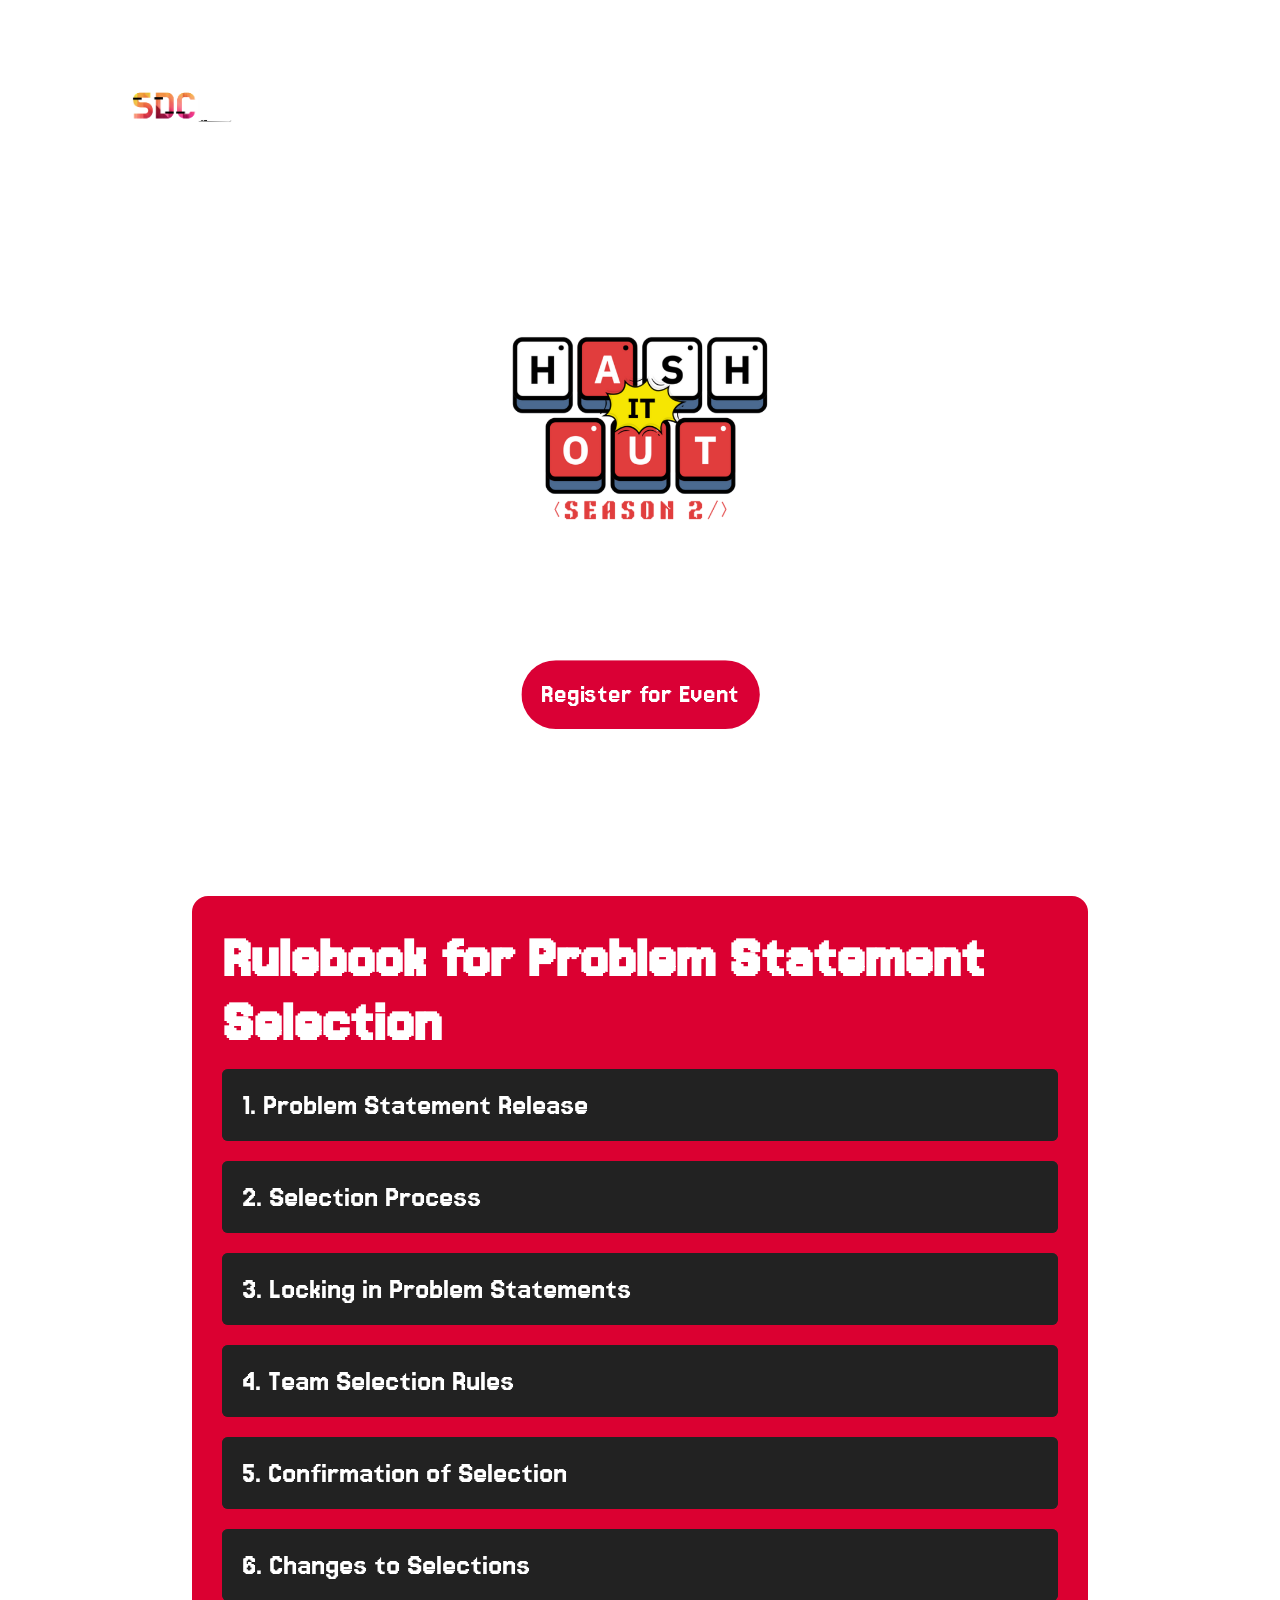
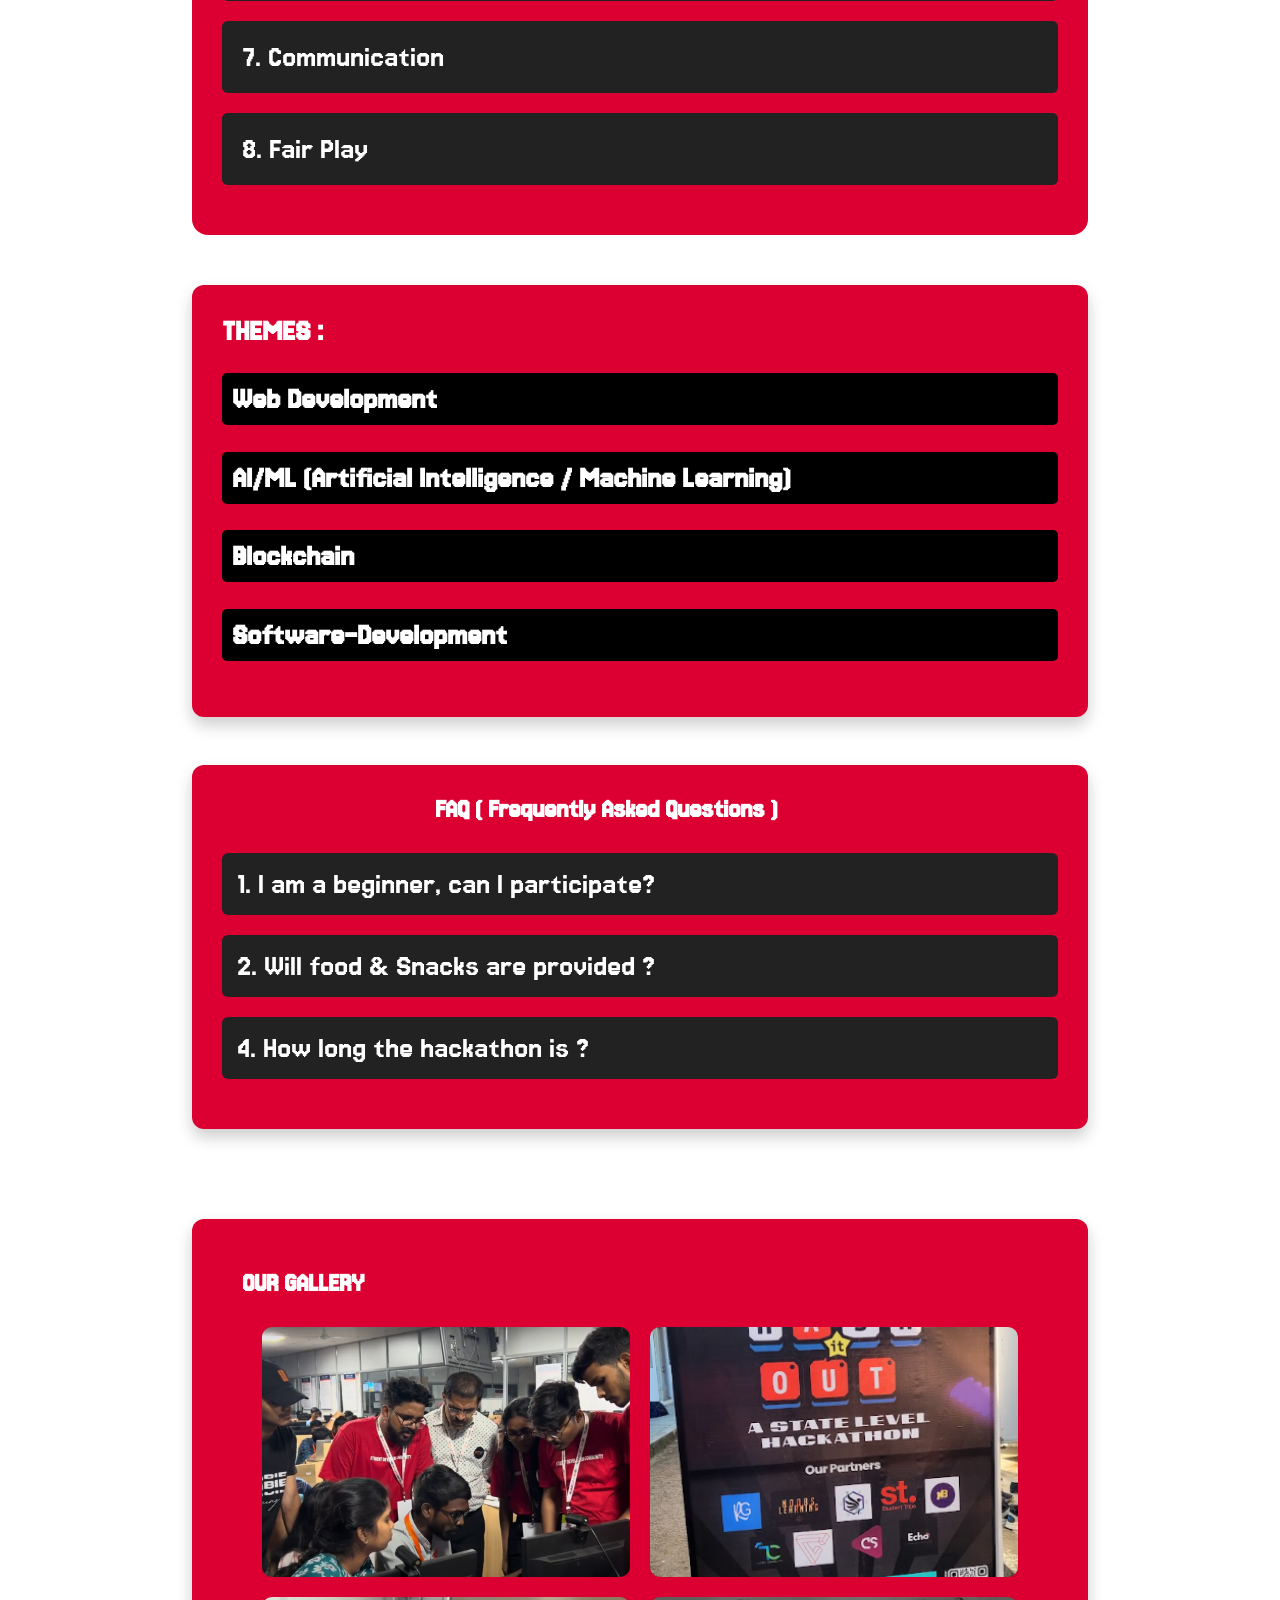
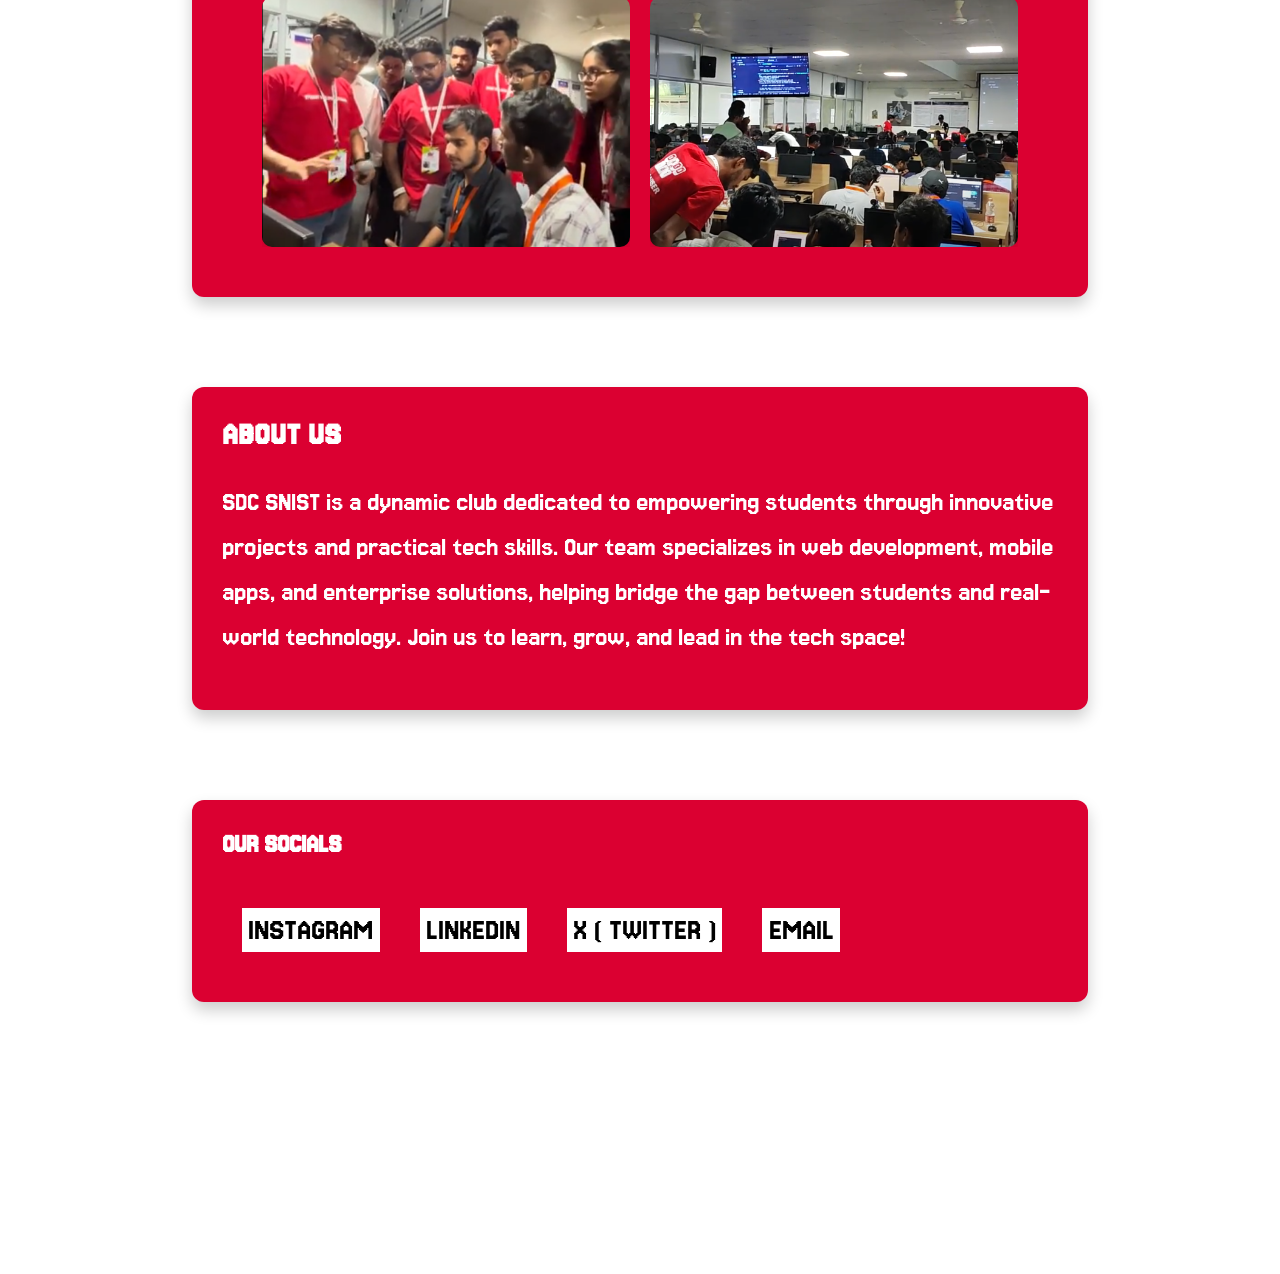
==== index.html @ b250a144 "fix: mobile nav changes" ====
<!doctype html>
<html lang="en">
  <head>
    <meta charset="UTF-8" />
    <meta http-equiv="X-UA-Compatible" content="IE=edge" />
    <meta name="viewport" content="width=device-width, initial-scale=1.0" />
    <link rel="stylesheet" href="style.css" />
    <meta name="viewport" content="width=device-width, initial-scale=1.0" />

    <link rel="icon" href="imgs/HashitoutLogoR.png" type="image/x-icon" />
    <title>HASH-IT-OUT</title>
  </head>
  <video
    id="background-video"
    autoplay
    loop
    muted
    poster="vecteezy_modern-flashing-white-particles-futuristic-on-dark-black_34700992 (online-video-cutter.com).mp4"
  >
    <source
      src="vecteezy_modern-flashing-white-particles-futuristic-on-dark-black_34700992 (online-video-cutter.com).mp4"
      type="video/mp4"
    />
  </video>

  <body>
    <header class="navbar">
      <nav class="right">
        <img
          src="./imgs/sdc_black[1].png"
          alt="SDC Logo"
          class="logo-main"
          style="height: 70px"
        />
        <a href="#home">HOME</a>
        <a href="#rulebook" class="aboutrem">ABOUT</a>
        <a href="#themes" class="threm">THEMES</a>
        <a href="#faq" class="faqrem">FAQ</a>
        <a href="#contactus" class="contrem">CONTACT US</a>
      </nav>
      <div class="hamburger">
        <div class="bar1"></div>
        <div class="bar2"></div>
        <div class="bar3"></div>
      </div>
    </header>

    <nav class="mobilenavbar">
      <a href="#home">HOME</a>
      <a href="#rulebook">ABOUT</a>
      <a href="#themes">THEMES</a>
      <a href="#faq">FAQ</a>
      <a href="#contactus">CONTACT</a>
    </nav>

    <main id="home">
      <div class="main-context">
        <h1 class="name">STUDENTS DEVELOPERS COMMUNITY</h1>
        <h3 class="sub">PRESENTS</h3>
        <div class="img-logo">
          <img
            src="imgs//HashitoutLogoR.png"
            alt="Hash It Out Logo"
            class="imghash"
          />
        </div>
      </div>
    </main>
    <div class="register">
      <a href="https://lu.ma/cujdh6k0" class="luma-checkout--button">
        Register for Event
      </a>
    </div>
    <div class="center">
      <div class="rulebook" id="rulebook">
        <section class="rulebook-section">
          <h1>Rulebook for Problem Statement Selection</h1>
          <div class="rulebook-item">
            <div class="rulebook-question" onclick="toggleAnswer(this)">
              1. Problem Statement Release
            </div>
            <div class="rulebook-answer">
              <ul>
                <li>
                  A document containing all available problem statements will be
                  shared in the designated group at the beginning of the
                  selection process.
                </li>
                <li>
                  Participants must review the problem statements carefully
                  during this time.
                </li>
              </ul>
            </div>
          </div>
          <div class="rulebook-item">
            <div class="rulebook-question" onclick="toggleAnswer(this)">
              2. Selection Process
            </div>
            <div class="rulebook-answer">
              <ul>
                <li>
                  <strong>Time Frame:</strong> Participants will have 15 minutes
                  from the time the problem statement document is shared to make
                  their selections.
                </li>
                <li>
                  <strong>Spreadsheet Access:</strong> A spreadsheet for problem
                  statement selection will be provided 15 minutes after the
                  problem statement document is released.
                </li>
                <li>
                  <strong>Closing of Spreadsheet:</strong> The spreadsheet will
                  close 15 minutes after it has been opened. Participants must
                  select their problem statement within this timeframe.
                </li>
              </ul>
            </div>
          </div>
          <div class="rulebook-item">
            <div class="rulebook-question" onclick="toggleAnswer(this)">
              3. Locking in Problem Statements
            </div>
            <div class="rulebook-answer">
              <ul>
                <li>
                  To lock in a problem statement, teams must select their
                  desired statement from the spreadsheet and input the
                  corresponding Problem Statement ID.
                </li>
                <li>
                  <strong>First-Come, First-Serve Basis:</strong> Each problem
                  statement can only be chosen by a maximum of three teams. Once
                  a statement has been selected by three teams, it will be
                  marked as unavailable in the spreadsheet.
                </li>
              </ul>
            </div>
          </div>
          <div class="rulebook-item">
            <div class="rulebook-question" onclick="toggleAnswer(this)">
              4. Team Selection Rules
            </div>
            <div class="rulebook-answer">
              <ul>
                <li>
                  Each team must designate a team leader responsible for making
                  the selection and entering the Problem Statement ID in the
                  spreadsheet.
                </li>
                <li>
                  Teams must ensure they are selecting a problem statement that
                  aligns with their skills and interests.
                </li>
              </ul>
            </div>
          </div>
          <div class="rulebook-item">
            <div class="rulebook-question" onclick="toggleAnswer(this)">
              5. Confirmation of Selection
            </div>
            <div class="rulebook-answer">
              <ul>
                <li>
                  After the spreadsheet closes, the organizers will confirm the
                  selections and notify teams of their assigned problem
                  statements.
                </li>
                <li>
                  Teams must check the final selection list to ensure their
                  choice is confirmed.
                </li>
              </ul>
            </div>
          </div>
          <div class="rulebook-item">
            <div class="rulebook-question" onclick="toggleAnswer(this)">
              6. Changes to Selections
            </div>
            <div class="rulebook-answer">
              <ul>
                <li>
                  Once the spreadsheet is closed and selections are confirmed,
                  no changes to problem statement selections will be allowed.
                </li>
                <li>
                  Teams are encouraged to discuss and finalize their choices
                  prior to the selection deadline.
                </li>
              </ul>
            </div>
          </div>
          <div class="rulebook-item">
            <div class="rulebook-question" onclick="toggleAnswer(this)">
              7. Communication
            </div>
            <div class="rulebook-answer">
              <ul>
                <li>
                  Any questions or issues regarding the selection process should
                  be directed to the organizers in the group chat or during
                  designated Q&A sessions.
                </li>
              </ul>
            </div>
          </div>
          <div class="rulebook-item">
            <div class="rulebook-question" onclick="toggleAnswer(this)">
              8. Fair Play
            </div>
            <div class="rulebook-answer">
              <ul>
                <li>
                  All teams are expected to adhere to the rules and respect each
                  other’s selections.
                </li>
                <li>
                  Any attempts to manipulate the selection process may result in
                  disqualification.
                </li>
              </ul>
            </div>
          </div>
        </section>
      </div>
    </div>

    <div class="prms" id="themes">
      <div class="themes">
        <h1>THEMES :</h1>
        <h2>Web Development</h2>
        <h2>AI/ML (Artificial Intelligence / Machine Learning)</h2>
        <h2>Blockchain</h2>
        <h2>Software-Development</h2>
      </div>
    </div>
    <div class="faq" id="faq">
      <div class="container">
        <section class="faq-section">
          <h1>FAQ ( Frequently Asked Questions )</h1>
          <div class="faq-item">
            <div class="faq-question" onclick="toggleAnswer(this)">
              1. I am a beginner, can I participate?
            </div>
            <div class="faq-answer">
              <p>
                Absolutely! We've got mentors, resources, and a series of
                tailored workshops specifically designed for beginners. Dive in
                and immerse yourself in your inaugural hackathon experience at
                Hash-It-out.
              </p>
            </div>
          </div>
          <div class="faq-item">
            <div class="faq-question" onclick="toggleAnswer(this)">
              2. Will food & Snacks are provided ?
            </div>
            <div class="faq-answer">
              <p>
                Yes, food and accommodation will be provided for the entire
                duration of the hackathon.
              </p>
            </div>
          </div>

          <div class="faq-item">
            <div class="faq-question" onclick="toggleAnswer(this)">
              4. How long the hackathon is ?
            </div>
            <div class="faq-answer">
              <p>This is 12 Hours long Hackathon !!</p>
            </div>
          </div>
        </section>
      </div>
    </div>
    <div class="gallery-section" id="gallery">
      <div class="container">
        <h1>OUR GALLERY</h1>
        <div class="gallery">
          <div class="gallery-item">
            <img src="imgs/hio1.png" alt="Image 1" />
          </div>
          <div class="gallery-item">
            <img src="imgs/hio2.png" alt="Image 2" />
          </div>
          <div class="gallery-item">
            <img src="imgs/hio3.png" alt="Image 3" />
          </div>
          <div class="gallery-item">
            <img src="imgs/hio4.png" alt="Image 4" />
          </div>
        </div>
      </div>
    </div>

    <div class="aboutus" id="aboutus">
      <div class="container">
        <h1>ABOUT US</h1>
        <p>
          SDC SNIST is a dynamic club dedicated to empowering students through
          innovative projects and practical tech skills. Our team specializes in
          web development, mobile apps, and enterprise solutions, helping bridge
          the gap between students and real-world technology. Join us to learn,
          grow, and lead in the tech space!
        </p>
      </div>
    </div>

    <div class="contactus" id="contactus">
      <div class="container">
        <h1>OUR SOCIALS</h1>
        <div class="links">
          <a
            href="https://www.instagram.com/sdc.snist/profilecard/?igsh=MXNhdTljbXR0ajUwbQ=="
            >INSTAGRAM</a
          >
          <a href="https://www.linkedin.com/company/sdc-snist-student-chapter/"
            >LINKEDIN</a
          >
          <a href="https://x.com/SDC_SNIST?t=_DLiL3IzN9YkfMTyCVkfJg&s=09"
            >X ( TWITTER )</a
          >
          <a href="mailto:example@example.com">EMAIL</a>
        </div>
      </div>
    </div>
    <footer class="footer">
      <div class="container">
        <p>© SDC</p>
      </div>
    </footer>
    <script src="index.js"></script>
  </body>
</html>
---- style.css ----
@import url("https://fonts.googleapis.com/css2?family=Jersey+15&display=swap");
* {
  font-family: "Jersey 15", sans-serif;
  color: white;
  -webkit-user-select: none; /* Safari */
  -ms-user-select: none; /* IE 10 and IE 11 */
  user-select: none; /* Standard syntax */
  user-select: none; /* standard syntax */
  -webkit-user-select: none; /* webkit (safari, chrome) browsers */
  -moz-user-select: none; /* mozilla browsers */
  -khtml-user-select: none; /* webkit (konqueror) browsers */
  -ms-user-select: none; /* IE10+ */
}
:root {
  --main-width: 90vw;
}

html {
  scroll-behavior: smooth;
  height: 100%;
}

body {
  font-family: "Jersey";
  height: 100%;
}
.jersey-15-regular {
  font-family: "Jersey 15", sans-serif;
  font-weight: 400;
  font-style: normal;
}
@media only screen and (max-width: 750px) {
  .navbar .img-logo {
    width: 200px; /* Adjust width for mobile view */
    height: 200px; /* Adjust height for mobile view */
    margin-bottom: 1rem;
  }
  .contrem {
    display: none;
  }
  .aboutrem {
    display: none;
  }
  .navbar .right a {
    margin-bottom: 10px;
    font-size: 27px; /* Adjust font size for mobile view */
    padding-left: 10px;
    padding-right: 15px;
  }
}
.navbar {
  display: flex;
  justify-content: space-around;
  color: white;
  padding: 4rem 0;
  margin: 0 auto;
  width: 90%;
  font-family: "Jersey 15";
  font-size: 30px;
  font-weight: 400;
  line-height: 45px;
  text-align: left;
}
.navbar .right a {
  text-decoration: none;
  font-family: "Jersey 15", sans-serif;
  color: white;
  margin-bottom: 15px;
}
.navbar .right a:hover {
  font-family: "Jersey 15", sans-serif;
  color: white;
}
h1 {
  padding: 0;
  margin: 0;
}
.right {
  width: 100%;
  display: flex;
  justify-content: space-between;
  font-family: "Jersey";
  color: white;
  align-items: center;
  margin-left: 4%;
  margin-right: 4%;
}

.mobilenavbar {
  z-index: 5;
  width: 150px;
  height: 100vh;
  background-color: black;
  opacity: 0.3;
  display: flex;
  flex-direction: column;
  justify-content: center;
  align-items: center;
  position: fixed;
  z-index: 2;
  top: 0;
  right: -190px;
  padding: 0.8rem;
  transition: transform 0.5s;
  font-family: "Jersey 15";
  font-size: 20px;
  font-weight: 400;
  line-height: 45px;
}
.mobilenavbar a {
  text-decoration: none;
  color: white;
  margin: 1rem 0;
}
.opennavmob {
  transform: translateX(-190px);
}
.hamburger:hover {
  cursor: pointer;
}
.hamburger {
  display: none;
}
@media only screen and (max-width: 1100px) {
  .navbar {
    margin: 0 auto;
    width: 100%;
  }
}
@media only screen and (max-width: 750px) {
  .contrem {
    display: none;
  }
}
footer {
  text-align: center;
  padding: 4rem;
}
.right {
  border-bottom: 2px solid white;
}
.main-context {
  display: flex;
  flex-direction: column;
  align-items: center;
}
.main {
  color: #da0035;
  font-size: 70px;
}
.name {
  font-size: 40px;
}
.sub {
  font-size: 30px;
  margin-top: 15px;
}
main {
  display: flex;
  align-items: center;
  justify-content: center;
  text-align: center;
}
.s {
  font-size: 60px;
  margin-top: 15px;
}
@font-face {
  font-family: "Jersey 15";
  src:
    url("../fonts/Jersey15.woff2") format("woff2"),
    url("../fonts/Jersey15.woff") format("woff");
  font-weight: normal;
  font-style: normal;
}

@font-face {
  font-family: "Jersey";
  src:
    url("../fonts/Jersey.woff2") format("woff2"),
    url("../fonts/Jersey.woff") format("woff");
  font-weight: normal;
  font-style: normal;
}
.register-btn {
  margin-top: 20px;
}

@media only screen and (max-width: 750px) {
  .register-btn {
    margin-top: 10px;
  }
}

.container {
  display: flex;
  padding-top: 3rem;
  margin-top: 50px;
  align-content: center;
  align-items: center;
  justify-content: center;
  margin: 0 auto;
}
.faq-section {
  /* margin: 40px; */
  background-color: #db0031;
  padding: 50px;
  border-radius: 12px;
  box-shadow: 0 8px 16px rgba(0, 0, 0, 0.2);
  width: 70vw;
}

.faq-section h1 {
  font-size: 28px;
  text-align: center;
  color: #fff;
  font-family: "Jersey 15";
  margin-bottom: 30px;
  width: 60vw;
}

.faq-item {
  margin-bottom: 20px;
  background-color: #333;
  border-radius: 6px;
  overflow: hidden;
}

.faq-question {
  padding: 15px;
  font-size: 2em;
  background-color: #222;
  cursor: pointer;
  color: #fff;
  border: none;
  outline: none;
  transition:
    background-color 0.3s,
    transform 0.3s;
}

.faq-question:hover {
  background-color: #444;
  transform: translateY(-2px);
}

.faq-answer {
  display: none;
  padding: 15px;
  background-color: #111;
  border-top: 1px solid #db0031;
  color: #ddd;
}

/* Smooth transition effect for answer */
.faq-answer p {
  margin: 0;
  font-size: 2em;
  line-height: 1.8;
}

.faq-question.open + .faq-answer {
  display: block;
}
.main-context {
  height: 70vh;
}

.contactus .container {
  background-color: #db0031;
  width: 70vw;
  padding: 50px;
  border-radius: 12px;
  box-shadow: 0 8px 16px rgba(0, 0, 0, 0.2);
}
.contactus h1 {
  font-size: 28px;
  color: #fff;
  font-family: "Jersey 15";
  margin-bottom: 30px;
  display: block;
}
.contactus .container {
  margin-top: 10vh;
  display: flex;
  flex-direction: column;
  align-items: flex-start;
}
.links {
  display: flex;
  flex-wrap: wrap;
}
.links a {
  background-color: white;
  font-family: "Jersey 15", sans-serif;
  color: black;
  text-decoration: none;
  font-size: 2em;
  padding: 0.2em;
  margin: 20px;
}
.themes {
  background-color: #db0031;
  width: 70vw;
  padding: 50px;
  border-radius: 12px;
  box-shadow: 0 8px 16px rgba(0, 0, 0, 0.2);
  margin-top: 50px;
}
.themes h2 {
  cursor: pointer;
  background-color: #000000;
  color: #ffffff;
  padding: 10px;
  font-size: 2em;
  border-radius: 5px;
}
table {
  width: 100%;
  border-collapse: collapse;
  margin-top: 10px;
  display: none; /* Initially hidden */
}
table,
th,
td {
  color: black;
  border: 1px solid #dddddd;
  padding: 8px;
}
th {
  background-color: #f2f2f2;
  font-size: 1.7em;
}
td {
  font-size: 1.5em;
  text-align: left;
}
.prms {
  width: 100%;
  display: flex;
  align-items: center;
  justify-content: center;
}
.center {
  width: 100%;
  display: flex;
  align-items: center;
  justify-content: center;
}
.rulebook {
  background-color: #db0031;
  border-radius: 1em;
  padding: 1.5em;
  width: 70vw;
}
.rulebook h1 {
  font-size: 4em;
  padding-bottom: 15px;
}
.rulebook-question {
  background-color: #d9d9d9;
  font-size: 2em;
  border-radius: 0.1em;
  padding: 0.2em;
  color: black;
  transition:
    background-color 0.3s,
    transform 0.3s;
}
.rulebook-answer li {
  font-size: 1.5rem;
}

.rulebook-item {
  margin-bottom: 20px;
  background-color: #333;
  border-radius: 6px;
  overflow: hidden;
}

.rulebook-question {
  padding: 20px;
  font-size: 2em;
  background-color: #222;
  cursor: pointer;
  color: #fff;
  border: none;
  outline: none;
  transition:
    background-color 0.3s,
    transform 0.3s;
}

.rulebook-question:hover {
  background-color: #444;
  transform: translateY(-2px);
}

.rulebook-answer {
  display: none;
  padding: 20px;
  background-color: #111;
  border-top: 1px solid #db0031;
  color: #ddd;
}

/* Smooth transition effect for answer */
.rulebook-answer p {
  margin: 0;
  font-size: 2em;
  line-height: 1.8;
}

.rulebook-question.open + .rulebook-answer {
  display: block;
}
@media only screen and (max-width: 750px) {
  html {
    scroll-behavior: smooth;
  }

  .rulebook h1 {
    font-size: 2em;
  }
  .rulebook-answer li {
    margin: 0;
    font-size: 1.5em;
    width: 100%;
    margin: 0;
  }
  .rulebook ul {
    padding: 0;
  }
  .faq h1 {
    font-size: 2em;
  }
  .faq-answer {
    margin: 0;
    font-size: 1.5em;
    width: 100%;
    margin: 0;
    line-height: 0;
  }
  .faq p {
    padding: 0;
  }
  .faq-section h1 {
    font-size: 2em;
  }

  .faq-item {
    width: 100%;
    margin-bottom: 20px;
    background-color: #333;
    border-radius: 6px;
    overflow: hidden;
  }

  .faq-question {
    font-size: 2em;
  }

  .faq-answer p {
    margin: 0;
    font-size: 1.5em;
    width: 100%;
    margin: 0;
    padding: 0;
    line-height: 2rem;
  }
  .faq-section {
    width: 90vw;
  }
}

#background-video {
  width: 100vw;
  height: 100vh;
  object-fit: cover;
  position: fixed;
  left: 0;
  right: 0;
  top: 0;
  bottom: 0;
  z-index: -1;
}

.gallery-section .container {
  background-color: #db0031; /* Same background color as contactus */
  width: 70vw; /* Same width */
  padding: 50px; /* Same padding */
  border-radius: 12px; /* Same border radius */
  box-shadow: 0 8px 16px rgba(0, 0, 0, 0.2); /* Same box shadow */
  margin-top: 10vh; /* Space from the top */
  display: flex; /* Flexbox for layout */
  flex-direction: column; /* Stack children vertically */
  align-items: flex-start; /* Align items to the start */
}

.gallery-section h1 {
  font-size: 28px; /* Same font size as contactus */
  color: #fff; /* White color for the title */
  font-family: "Jersey 15"; /* Same font family */
  margin-bottom: 30px; /* Margin below the title */
}

.gallery {
  display: grid;
  grid-template-columns: repeat(2, 1fr); /* Two images per row */
  gap: 20px; /* Space between images */
  padding: 0 20px; /* Padding for gallery items */
  width: 100%; /* Full width of the container */
}

.gallery-item {
  position: relative; /* To position the image squarely */
  height: 250px; /* Fixed height for squares */
  overflow: hidden; /* Prevent overflow */
}
@media only screen and (max-width: 750px) {
  .gallery {
    grid-template-columns: 1fr; /* One image per row */
    gap: 10px; /* Reduce space between images */
    padding: 0 10px; /* Reduce padding for gallery items */
  }

  .gallery-item {
    height: 200px; /* Adjust height for smaller screens */
  }

  .gallery-item img {
    border-radius: 5px; /* Slightly less rounded corners */
    box-shadow: 0 2px 4px rgba(0, 0, 0, 0.1); /* Subtle shadow */
  }
}
.gallery-item img {
  width: 100%;
  height: 100%; /* Make images square */
  object-fit: cover; /* Cover the area without stretching */
  border-radius: 10px; /* Rounded corners for images */
  box-shadow: 0 4px 8px rgba(0, 0, 0, 0.1); /* Subtle shadow */
  transition: transform 0.3s ease; /* Add hover effect */
}

.gallery-item img:hover {
  transform: scale(1.05); /* Scale up on hover */
}

.aboutus .container {
  background-color: #db0031; /* Same background color as contactus */
  width: 70vw; /* Same width */
  padding: 50px; /* Same padding */
  border-radius: 12px; /* Same border radius */
  box-shadow: 0 8px 16px rgba(0, 0, 0, 0.2); /* Same box shadow */
  margin-top: 10vh; /* Space from the top */
  display: flex; /* Flexbox for layout */
  flex-direction: column; /* Stack children vertically */
  align-items: flex-start; /* Align items to the start */
}

.aboutus h1 {
  font-size: 35px; /* Same font size as contactus */
  color: #fff; /* White color for the title */
  font-family: "Jersey 15"; /* Same font family */
  margin-bottom: 30px; /* Margin below the title */
}

.aboutus p {
  font-size: 28px; /* Font size for paragraphs */
  color: #fff; /* White color for text */
  line-height: 1.6; /* Spacing between lines for readability */
  margin-bottom: 20px; /* Space between paragraphs */
}

#background-video {
  width: 100vw;
  height: 100vh;
  object-fit: cover;
  position: fixed;
  left: 0;
  right: 0;
  top: 0;
  bottom: 0;
  z-index: -1;
}

.register-btn {
  background-color: #e74c3c;
  color: white;
  border: none;
  padding: 13px 44px;
  font-size: 30px;
  border-radius: 8px;
  cursor: pointer;
  transition: background-color 0.3s ease;
  margin-top: -90px; /* Add space between button and logo */
}

.register-btn:hover {
  background-color: #c0392b;
}
.img-logo {
  display: flex;
  align-items: center;
  justify-content: center;
  width: 400px;
  height: 400px;
  margin: 0;
  padding: 0;
  margin-top: -120px;
}
.imghash {
  margin: 0;
  padding: 0;
}
img {
  max-width: 100%;
  height: auto;
  margin: 0;
  padding: 0;
  display: block; /* Removes any extra space below the image */
}
*,
*::before,
*::after {
  box-sizing: border-box;
}
@media only screen and (max-width: 750px) {
  .faq-section,
  .themes,
  .rulebook,
  .gallery-section .container,
  .aboutus .container,
  .contactus.container,
  .contactus .container {
    width: var(--main-width);
  }

  html,
  body {
    overflow-x: hidden;
    margin: 0;
    padding: 0;
  }
  html {
    scroll-behavior: smooth;
  }
}
footer {
  text-align: center;
  padding: 4rem;
  font-size: 2em; /* Make the text big */
  color: #fff; /* Ensure the text color is white */
}
.logo-main {
  transform: scale(0.8);
  margin-bottom: 15px;
}
.imghash {
  transform: scale(1.35);
}
.center {
  margin-top: 180px;
}
.register {
  width: 100%;
  display: flex;
  align-items: center;
  justify-content: center;
  margin-top: -180px;
}
.register a {
  background-color: #da0035;
}
.luma-checkout--button {
  transform: scale(1.6);
}
.contactus .container {
  padding: 30px;
}
.aboutus .container {
  padding: 30px;
}
.aboutus h1 {
  margin-bottom: 0;
}
.faq-section {
  padding: 30px;
}
.themes {
  padding: 30px;
}
.rulebook {
  padding: 30px;
}
.name {
  font-size: 1.5em;
  margin-bottom: 1em;
}
.sub {
  margin-bottom: 1.3em;
}
.sub {
  font-size: 1.5em;
}
html {
  scroll-behavior: smooth;
}
.register a {
  padding: 0.7em;
  border-radius: 2em;
  font-size: 1.1em;
  text-decoration: none;
}
.register a:hover {
  transform: scale(1.657);
  transition-duration: 4ms;
}
@media only screen and (max-width: 750px) {
  .register a {
    padding: 0.5em;
  }
  .navbar {
    margin-top: -1.5rem;
  }
  .navbar .right a {
    font-size: 24px;
    padding-left: 0;
    padding-right: 15px;
  }
}
@media only screen and (max-width: 430px) {
  .navbar .right a {
    font-size: 21px;
    padding-left: 0;
    padding-right: 13px;
  }
  .right {
    display: flex;
    justify-content: space-around;
  }
}
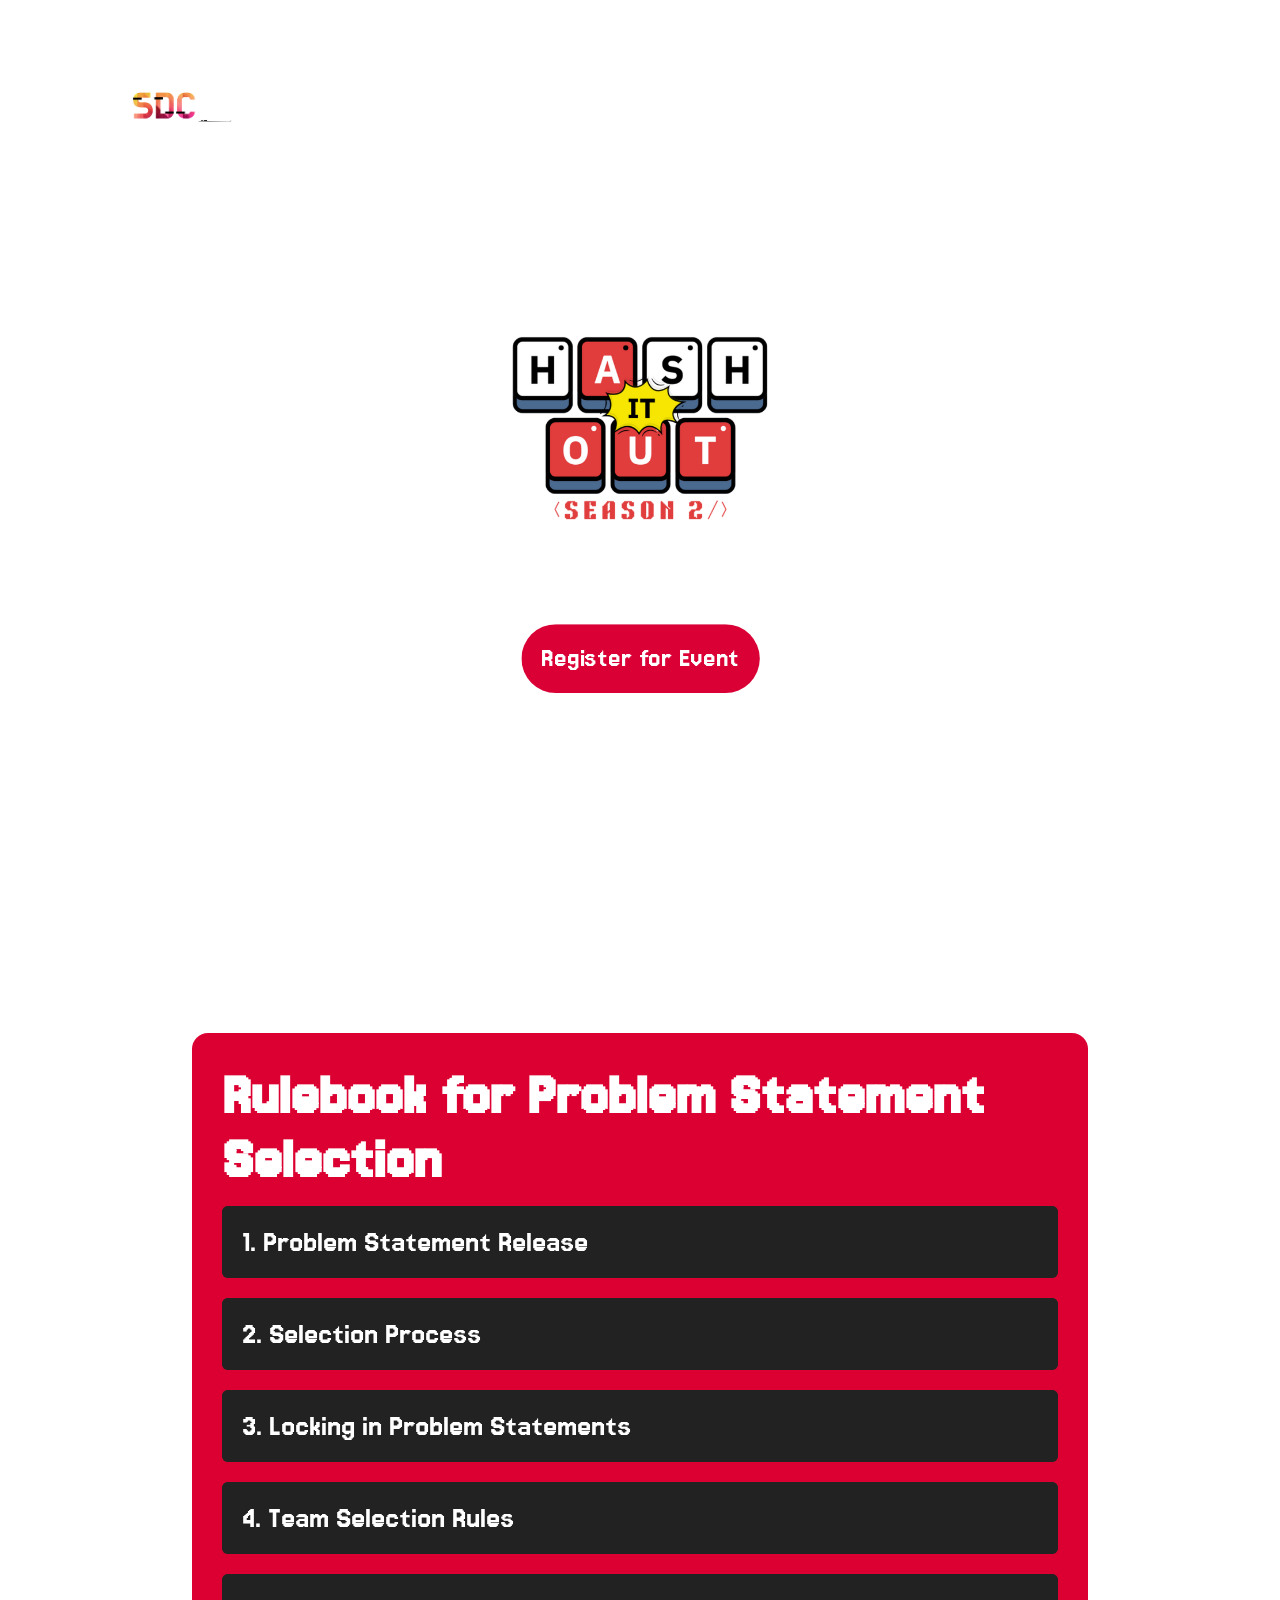
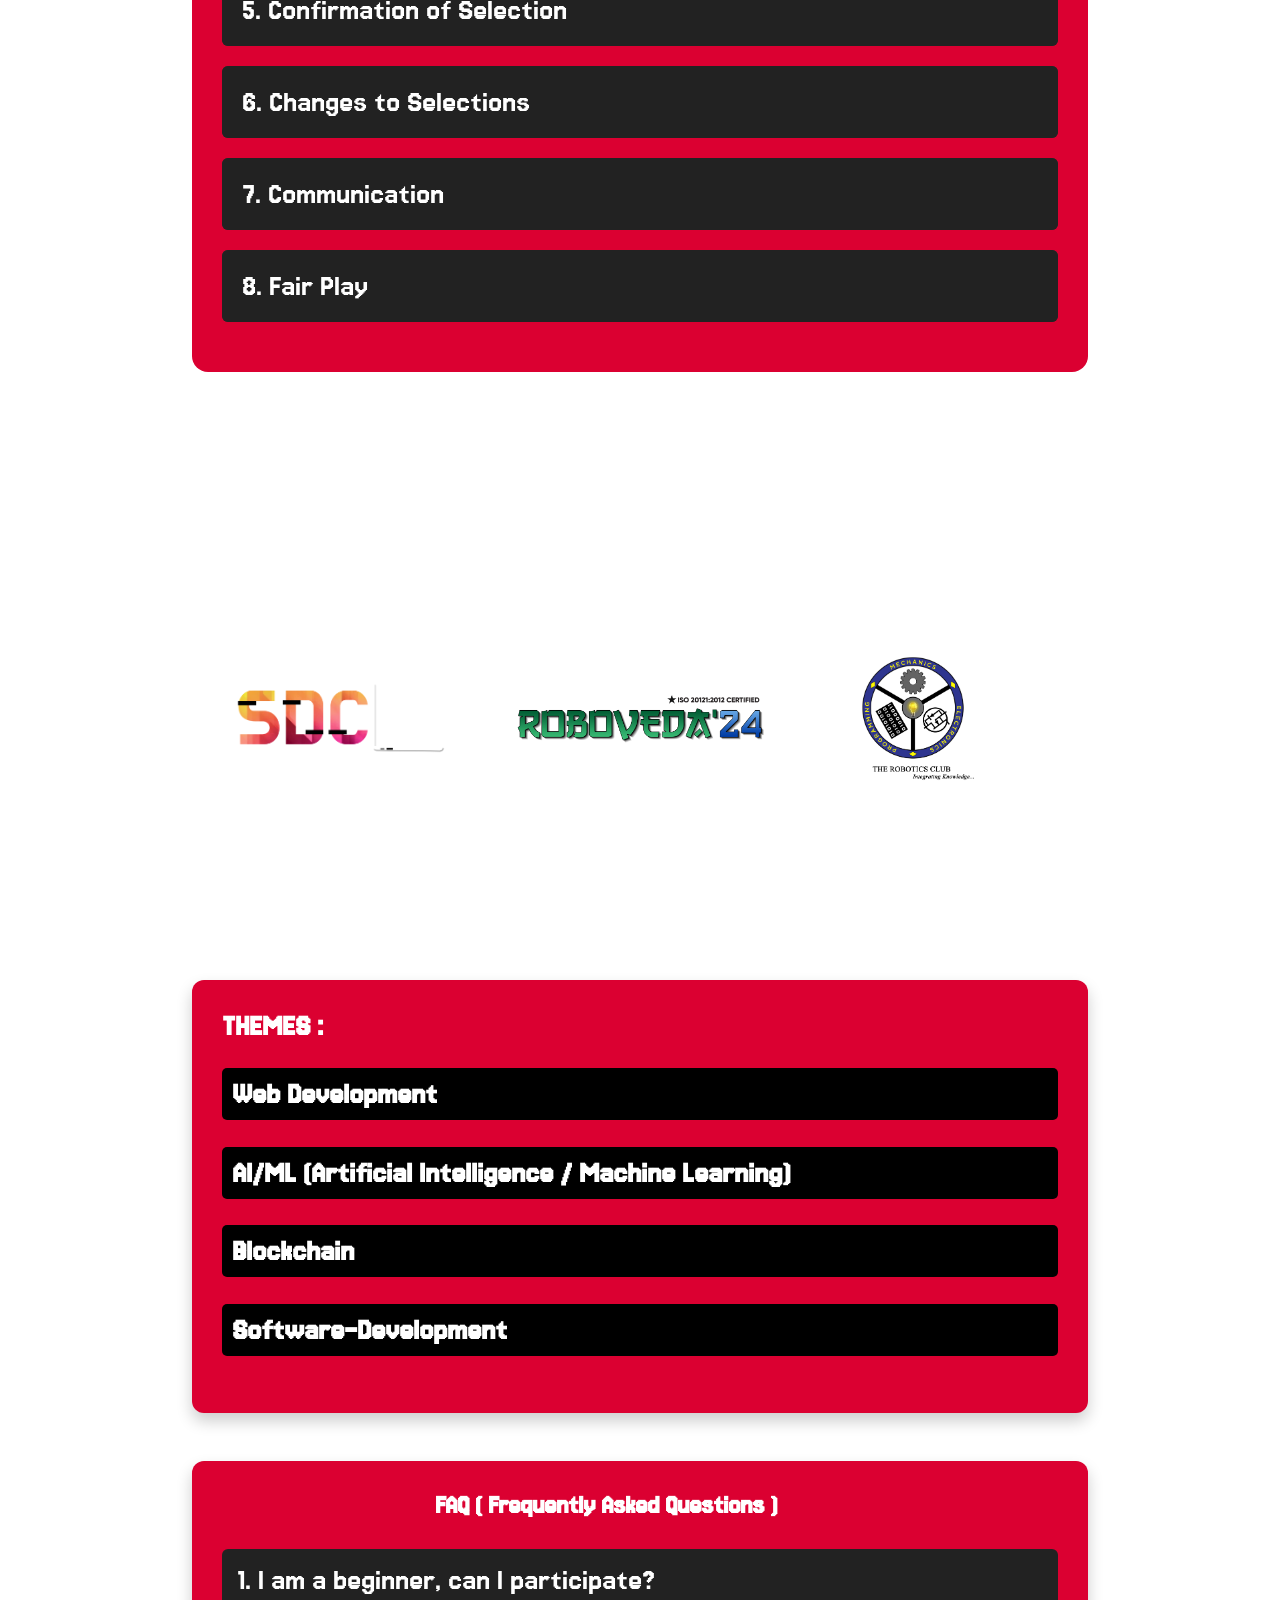
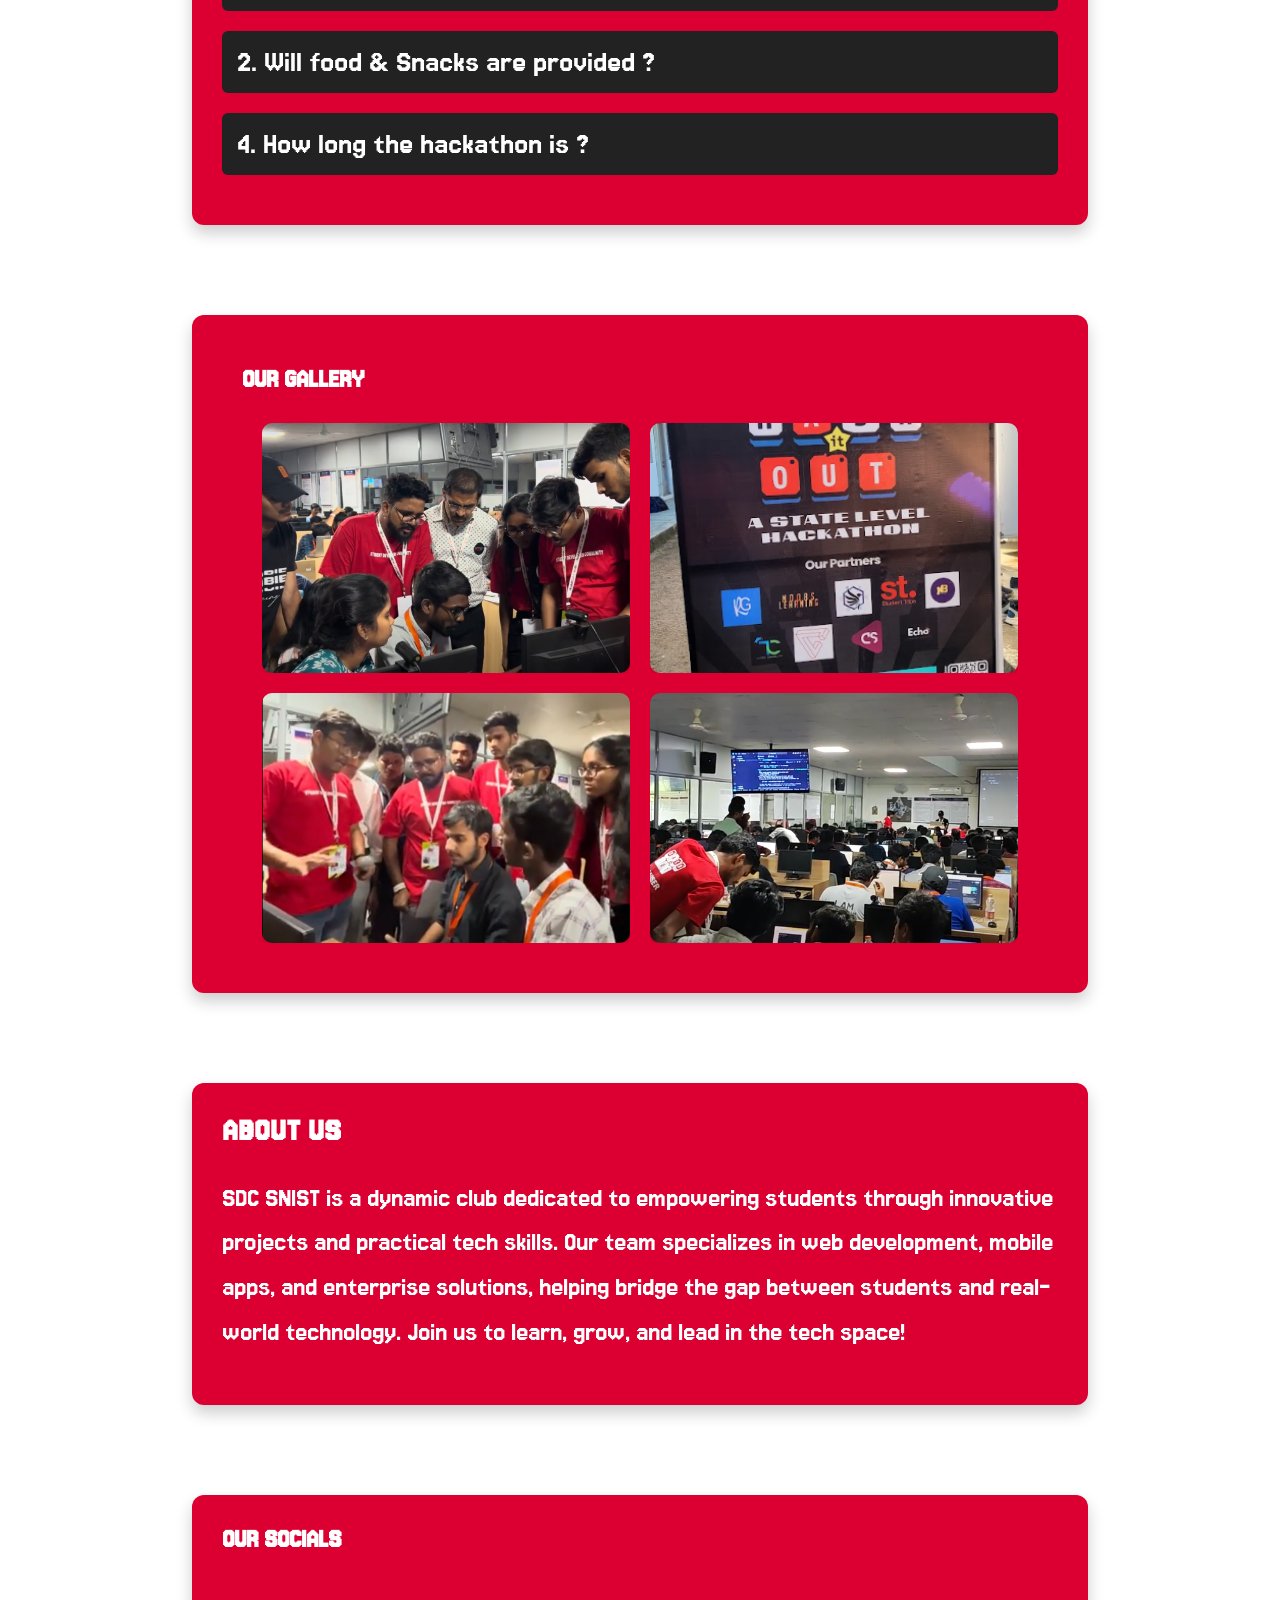
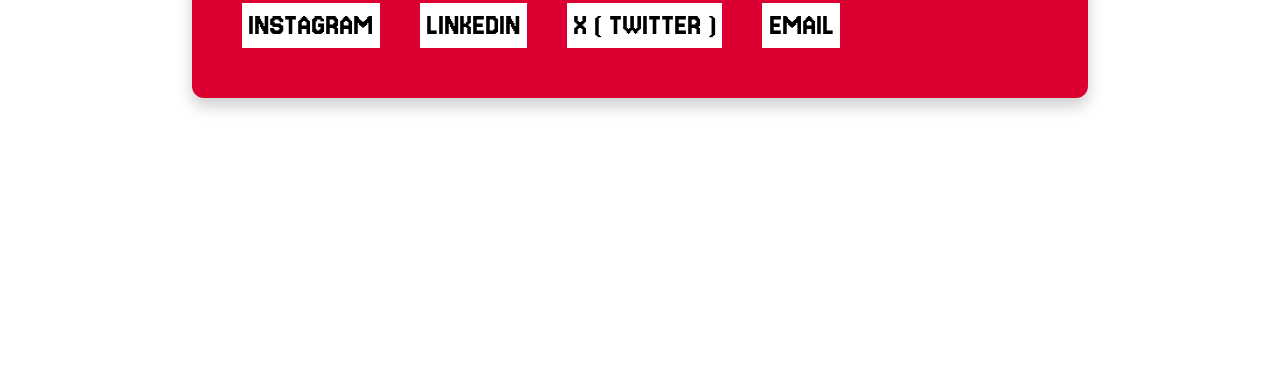
==== commit dd70870a: "final commit" ====
--- a/index.html
+++ b/index.html
@@ -64,13 +64,13 @@
             class="imghash"
           />
         </div>
+        <div class="register">
+          <a href="https://lu.ma/cujdh6k0" class="luma-checkout--button">
+            Register for Event
+          </a>
+        </div>
       </div>
     </main>
-    <div class="register">
-      <a href="https://lu.ma/cujdh6k0" class="luma-checkout--button">
-        Register for Event
-      </a>
-    </div>
     <div class="center">
       <div class="rulebook" id="rulebook">
         <section class="rulebook-section">
@@ -222,6 +222,13 @@
             </div>
           </div>
         </section>
+      </div>
+    </div>
+    <div class="containe-logos">
+      <div class="oimg">
+        <img src="./imgs/sdc_black.png" alt="" />
+        <img src="RV'24_FONT_W_BDS[1] copy.png" alt="" srcset="" class="chh" />
+        <img src="New TRC Logo 2022 Black copy.png" alt="" class="chh2" />
       </div>
     </div>
 
@@ -321,7 +328,7 @@
           <a href="https://x.com/SDC_SNIST?t=_DLiL3IzN9YkfMTyCVkfJg&s=09"
             >X ( TWITTER )</a
           >
-          <a href="mailto:example@example.com">EMAIL</a>
+          <a href="sdc@sreenidhi.edu.in">EMAIL</a>
         </div>
       </div>
     </div>
--- a/style.css
+++ b/style.css
@@ -741,3 +741,55 @@
     justify-content: space-around;
   }
 }
+.containe-logos {
+  display: flex;
+  justify-content: center;
+  align-items: center;
+  width: 100%;
+  padding: 30px;
+  margin-top: 140px;
+}
+.oimg {
+  width: 70vw;
+  border-radius: 1em;
+  padding: 30px;
+}
+
+.oimg {
+  display: flex;
+  flex-direction: row;
+  align-items: center;
+  justify-content: space-around;
+}
+
+.oimg img {
+  object-fit: cover;
+  border-radius: 0.5em;
+}
+
+.oimg img {
+  width: 30%; /* Smaller size for other images */
+  height: auto;
+}
+.chh2 {
+  transform: scale(0.6);
+  margin-top: 30px;
+}
+@media only screen and (max-width: 650px) {
+  .oimg img {
+    width: 90%; /* Smaller size for other images */
+    height: auto;
+  }
+  .oimg {
+    display: flex;
+    flex-direction: column;
+    gap: 9rem;
+  }
+  .chh2 {
+    margin-top: -25px;
+    transform: scale(0.6);
+  }
+}
+.register {
+  margin-top: 1em;
+}
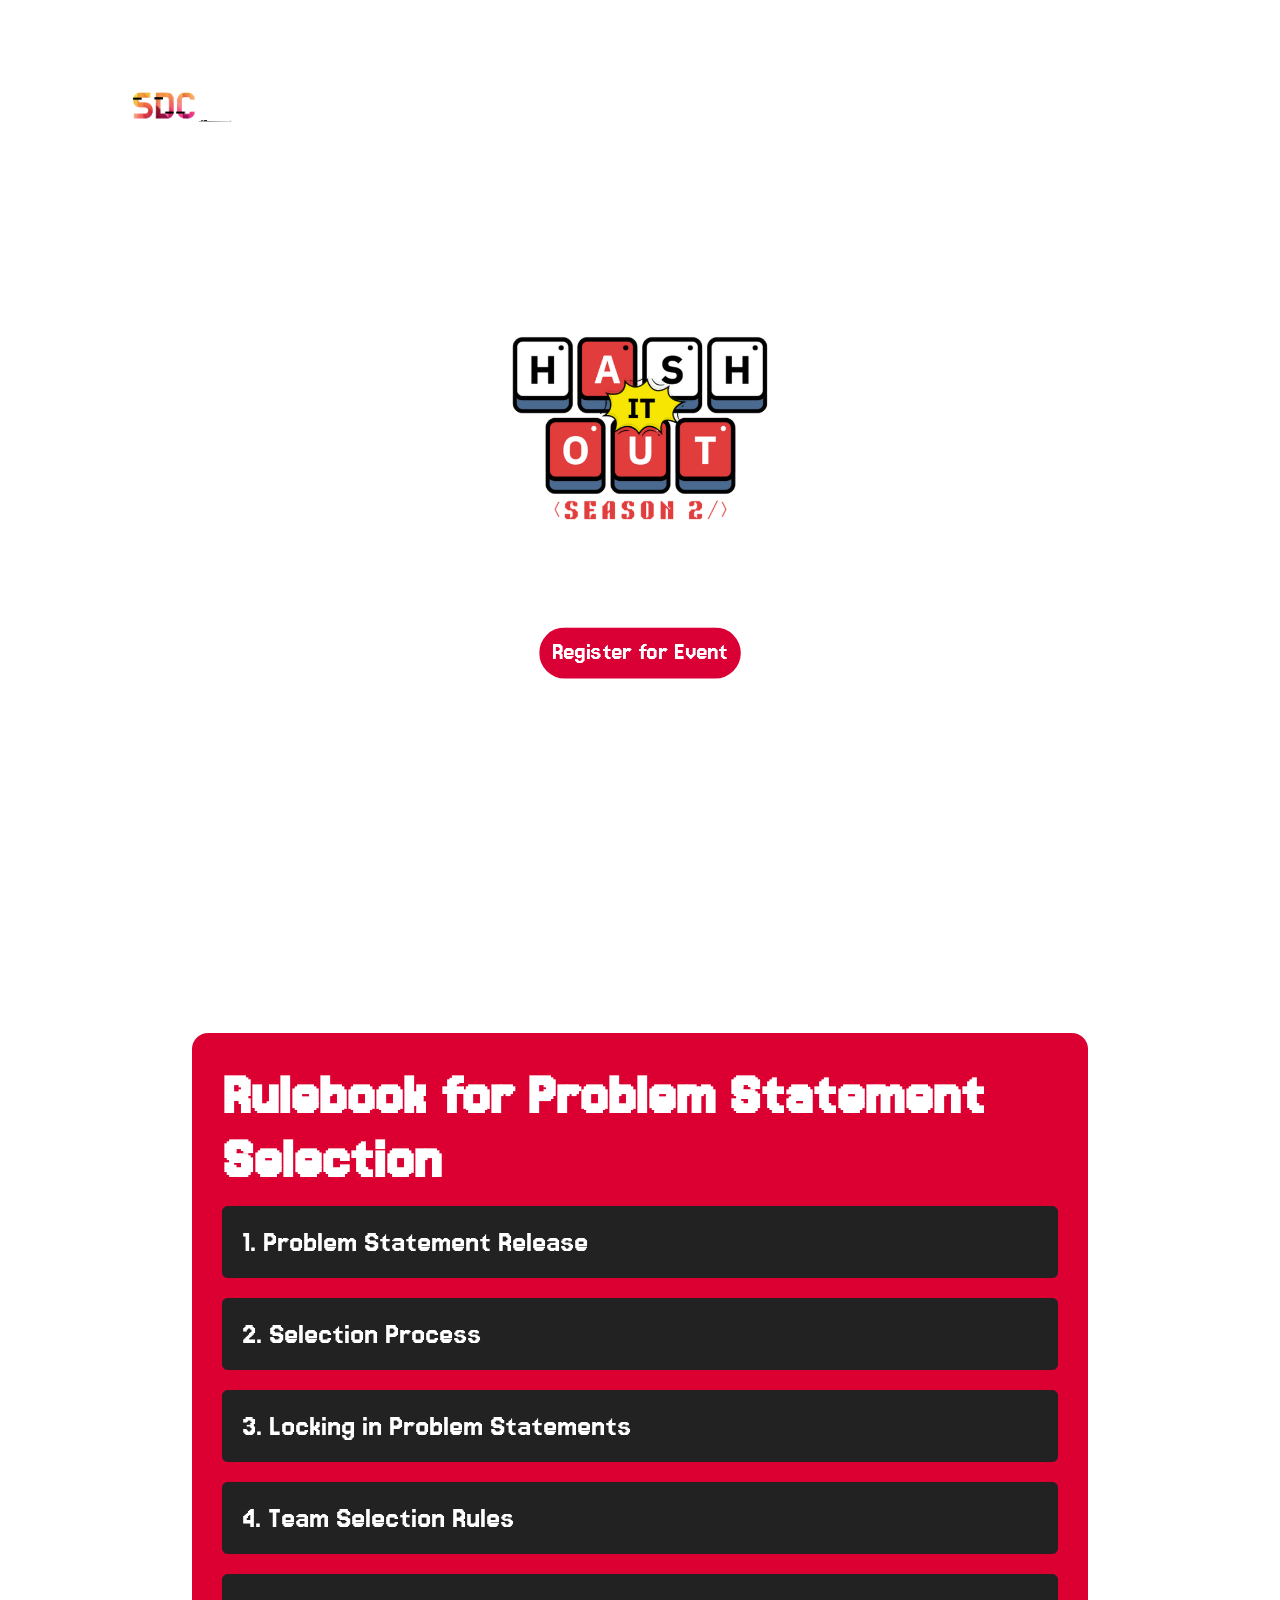
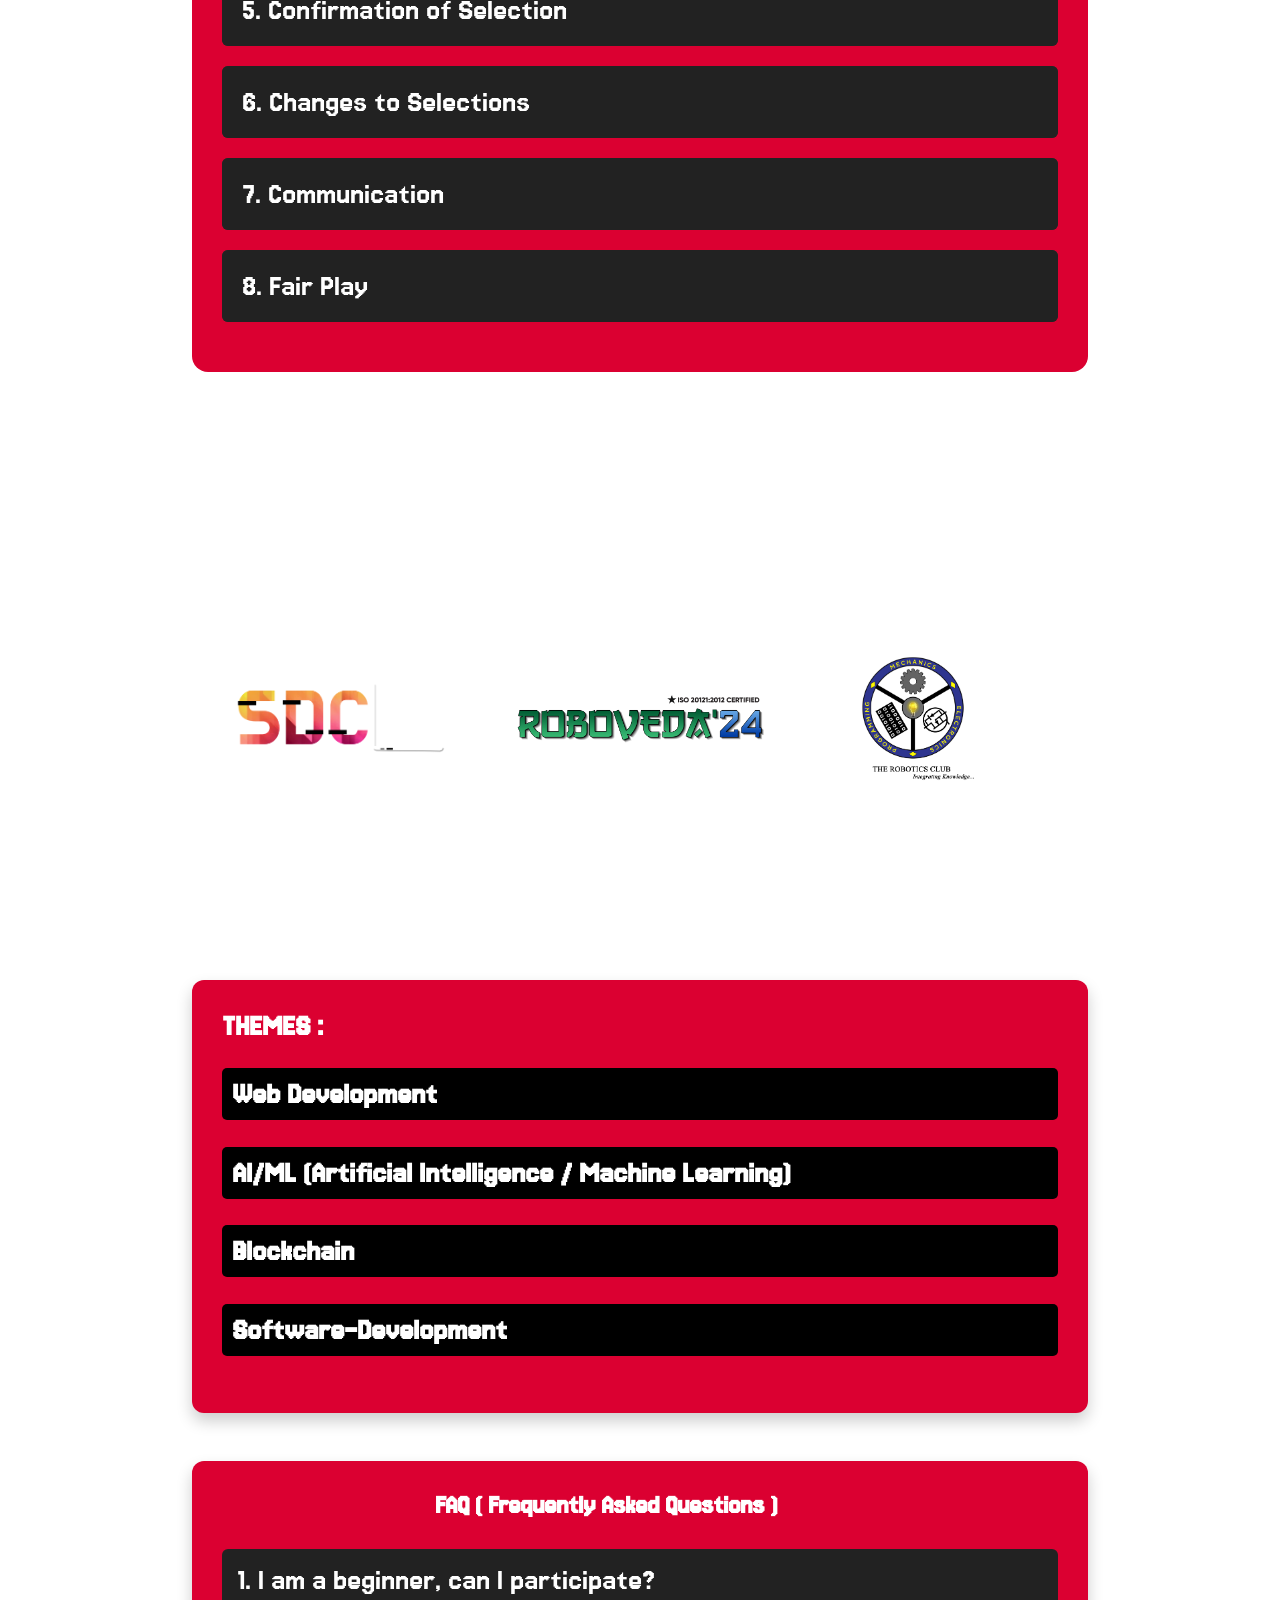
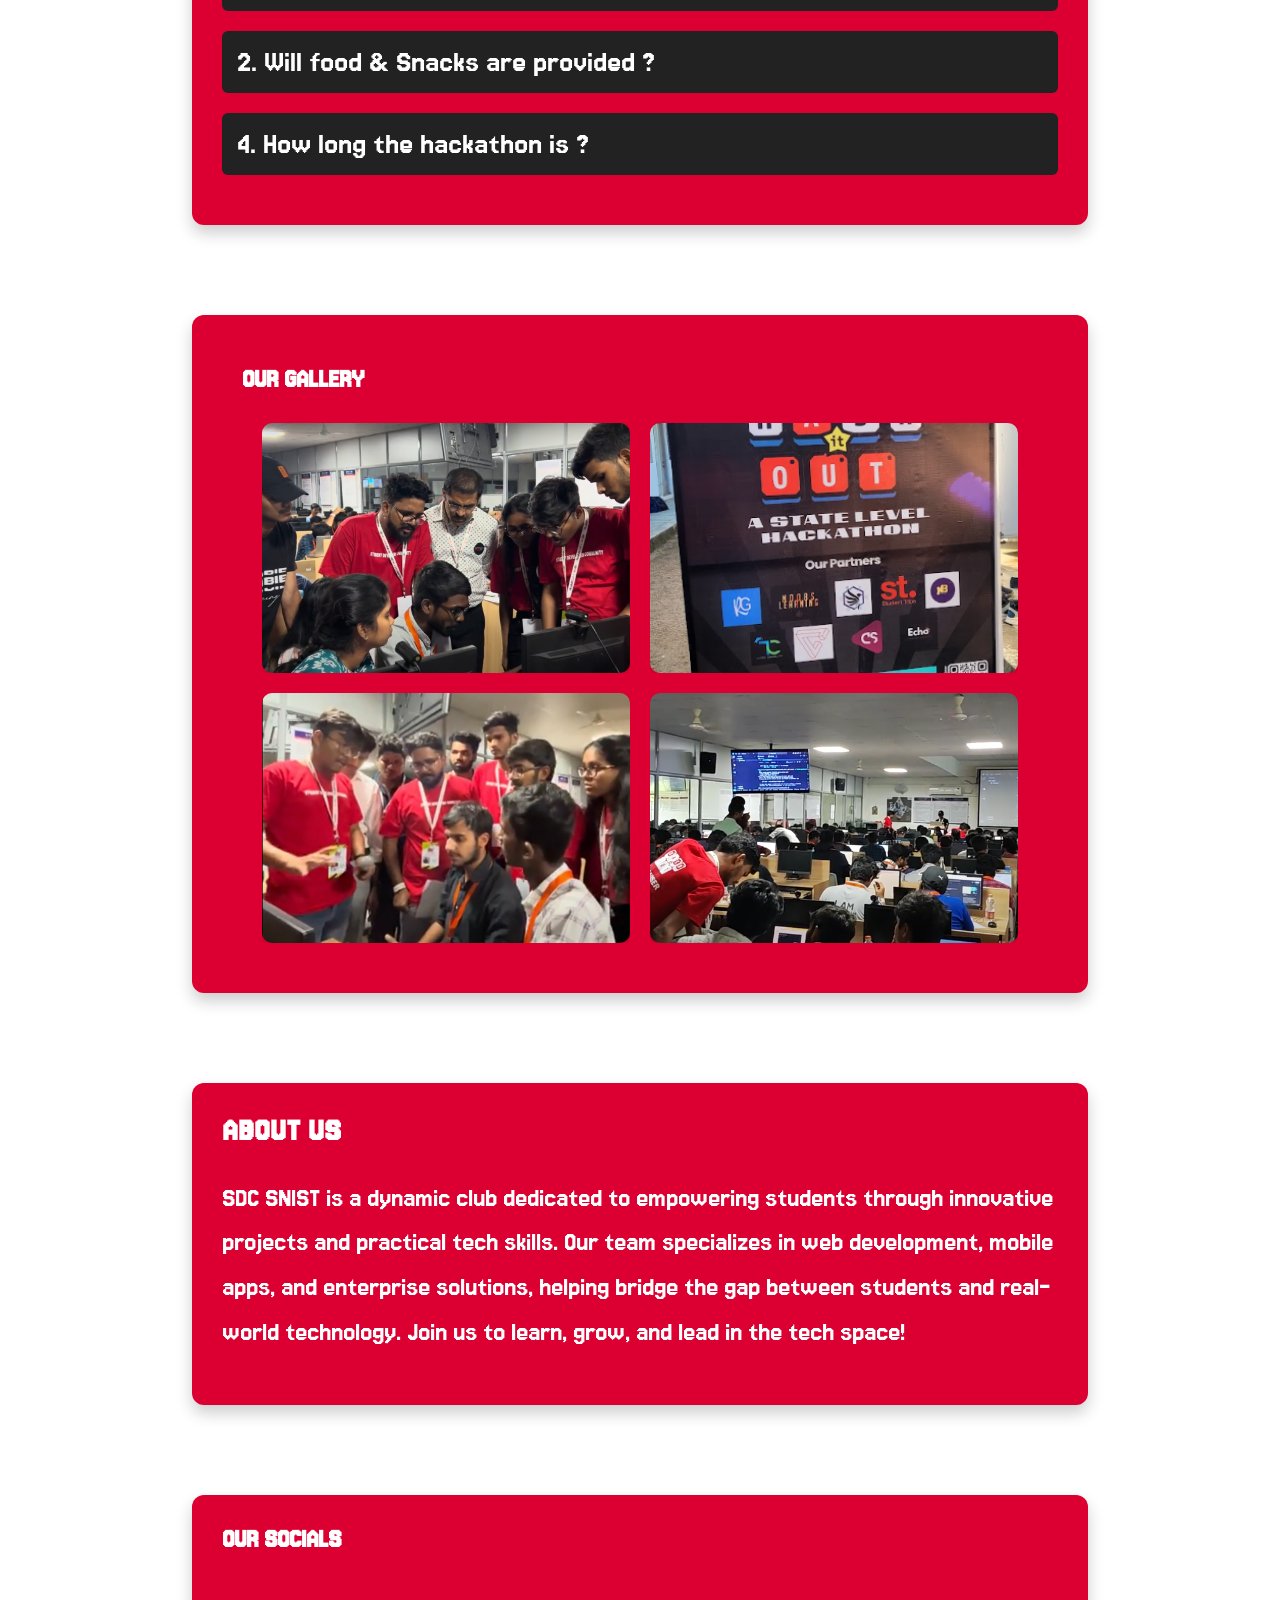
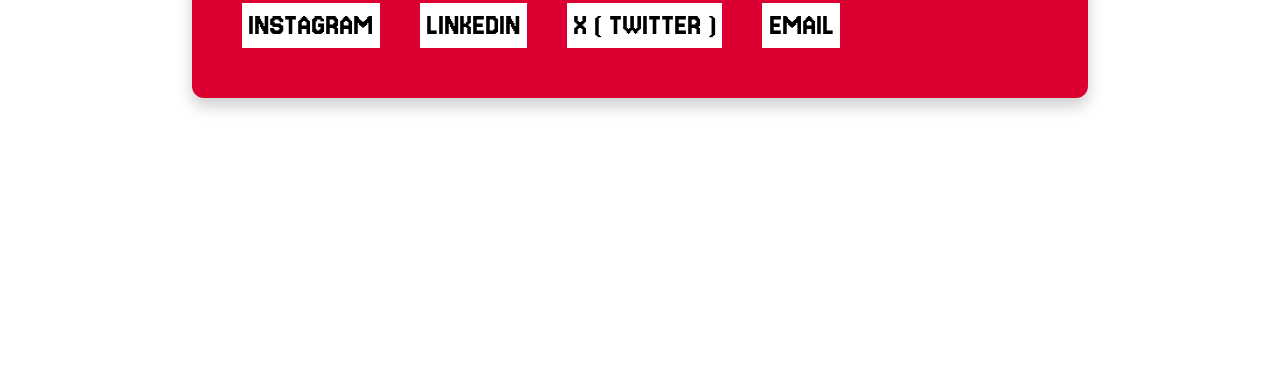
==== commit 81289ba5: "final commit fix" ====
--- a/index.html
+++ b/index.html
@@ -328,7 +328,7 @@
           <a href="https://x.com/SDC_SNIST?t=_DLiL3IzN9YkfMTyCVkfJg&s=09"
             >X ( TWITTER )</a
           >
-          <a href="sdc@sreenidhi.edu.in">EMAIL</a>
+          <a href="mailto:sdc@sreenidhi.edu.in">EMAIL</a>
         </div>
       </div>
     </div>
--- a/style.css
+++ b/style.css
@@ -708,18 +708,18 @@
   scroll-behavior: smooth;
 }
 .register a {
-  padding: 0.7em;
+  padding: 0.5em;
   border-radius: 2em;
-  font-size: 1.1em;
+  font-size: 1em;
   text-decoration: none;
 }
 .register a:hover {
-  transform: scale(1.657);
+  transform: scale(1.5);
   transition-duration: 4ms;
 }
 @media only screen and (max-width: 750px) {
   .register a {
-    padding: 0.5em;
+    padding: 0.3em;
   }
   .navbar {
     margin-top: -1.5rem;
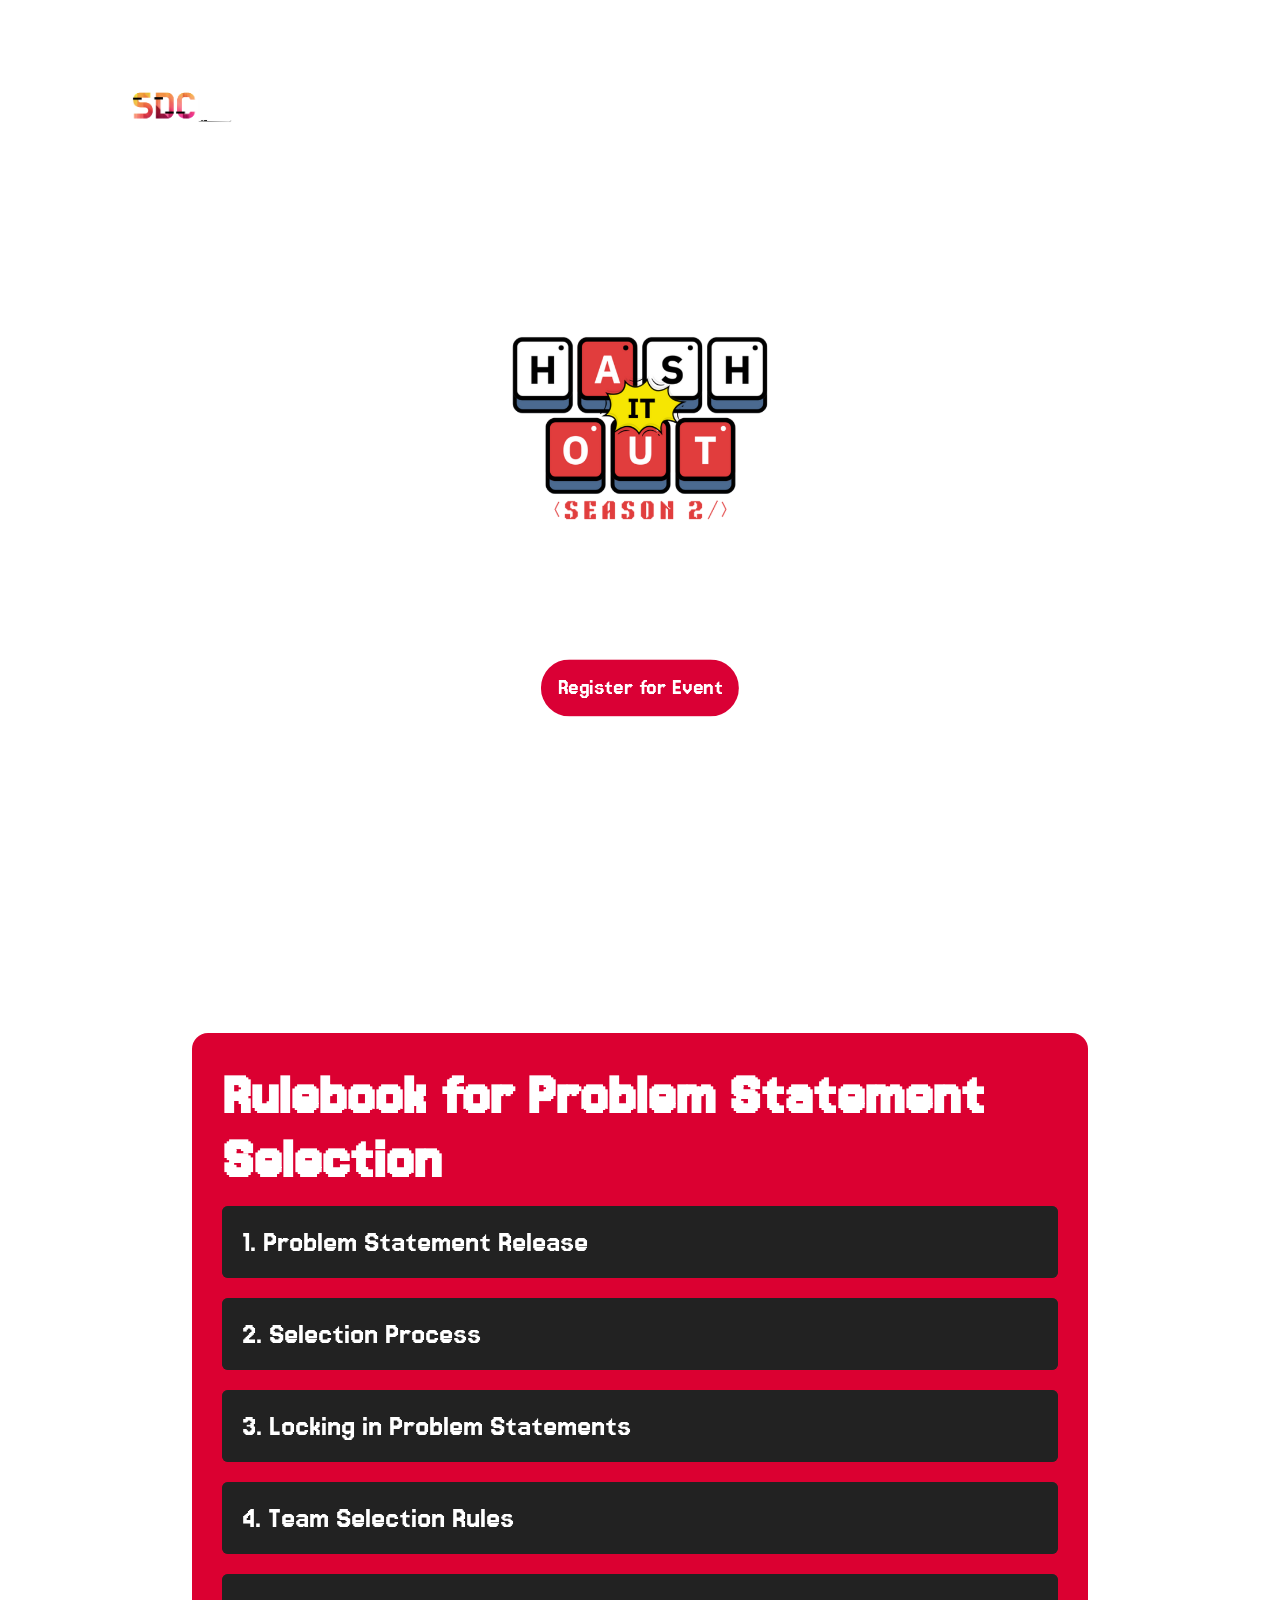
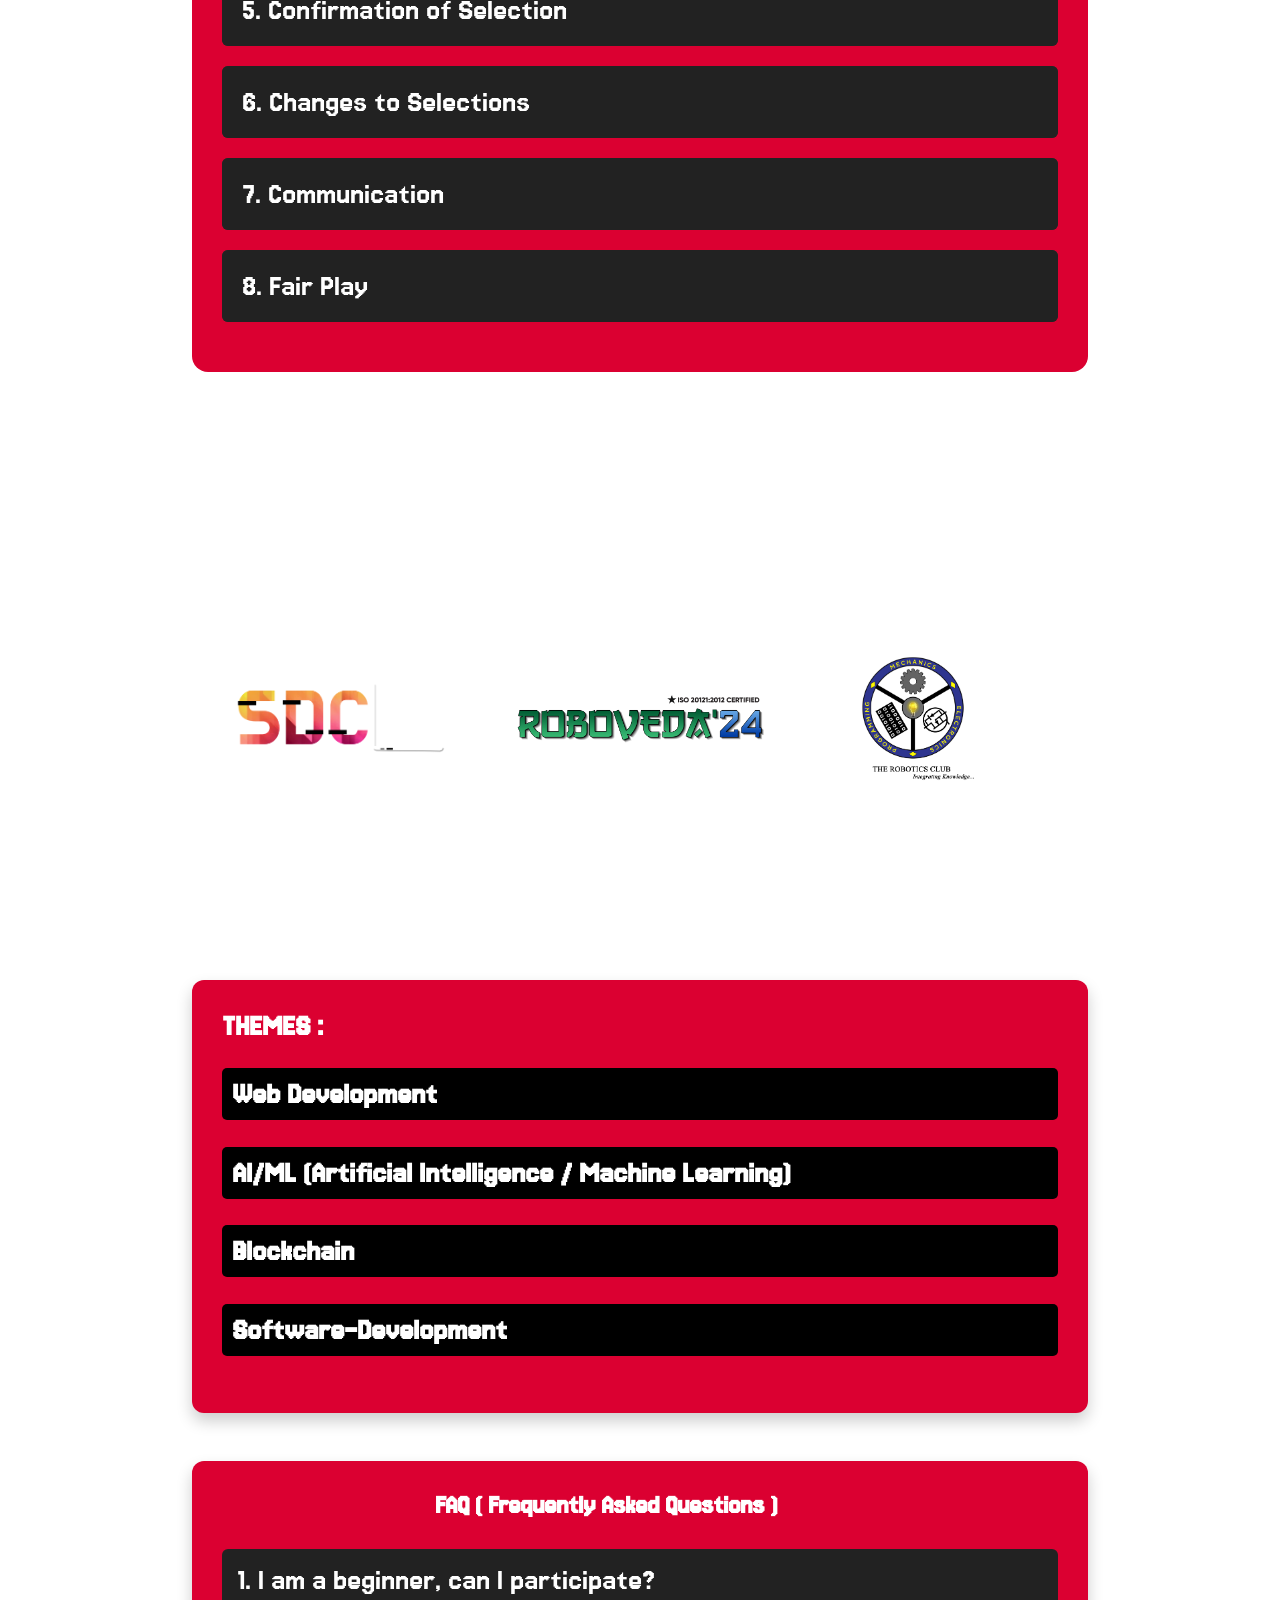
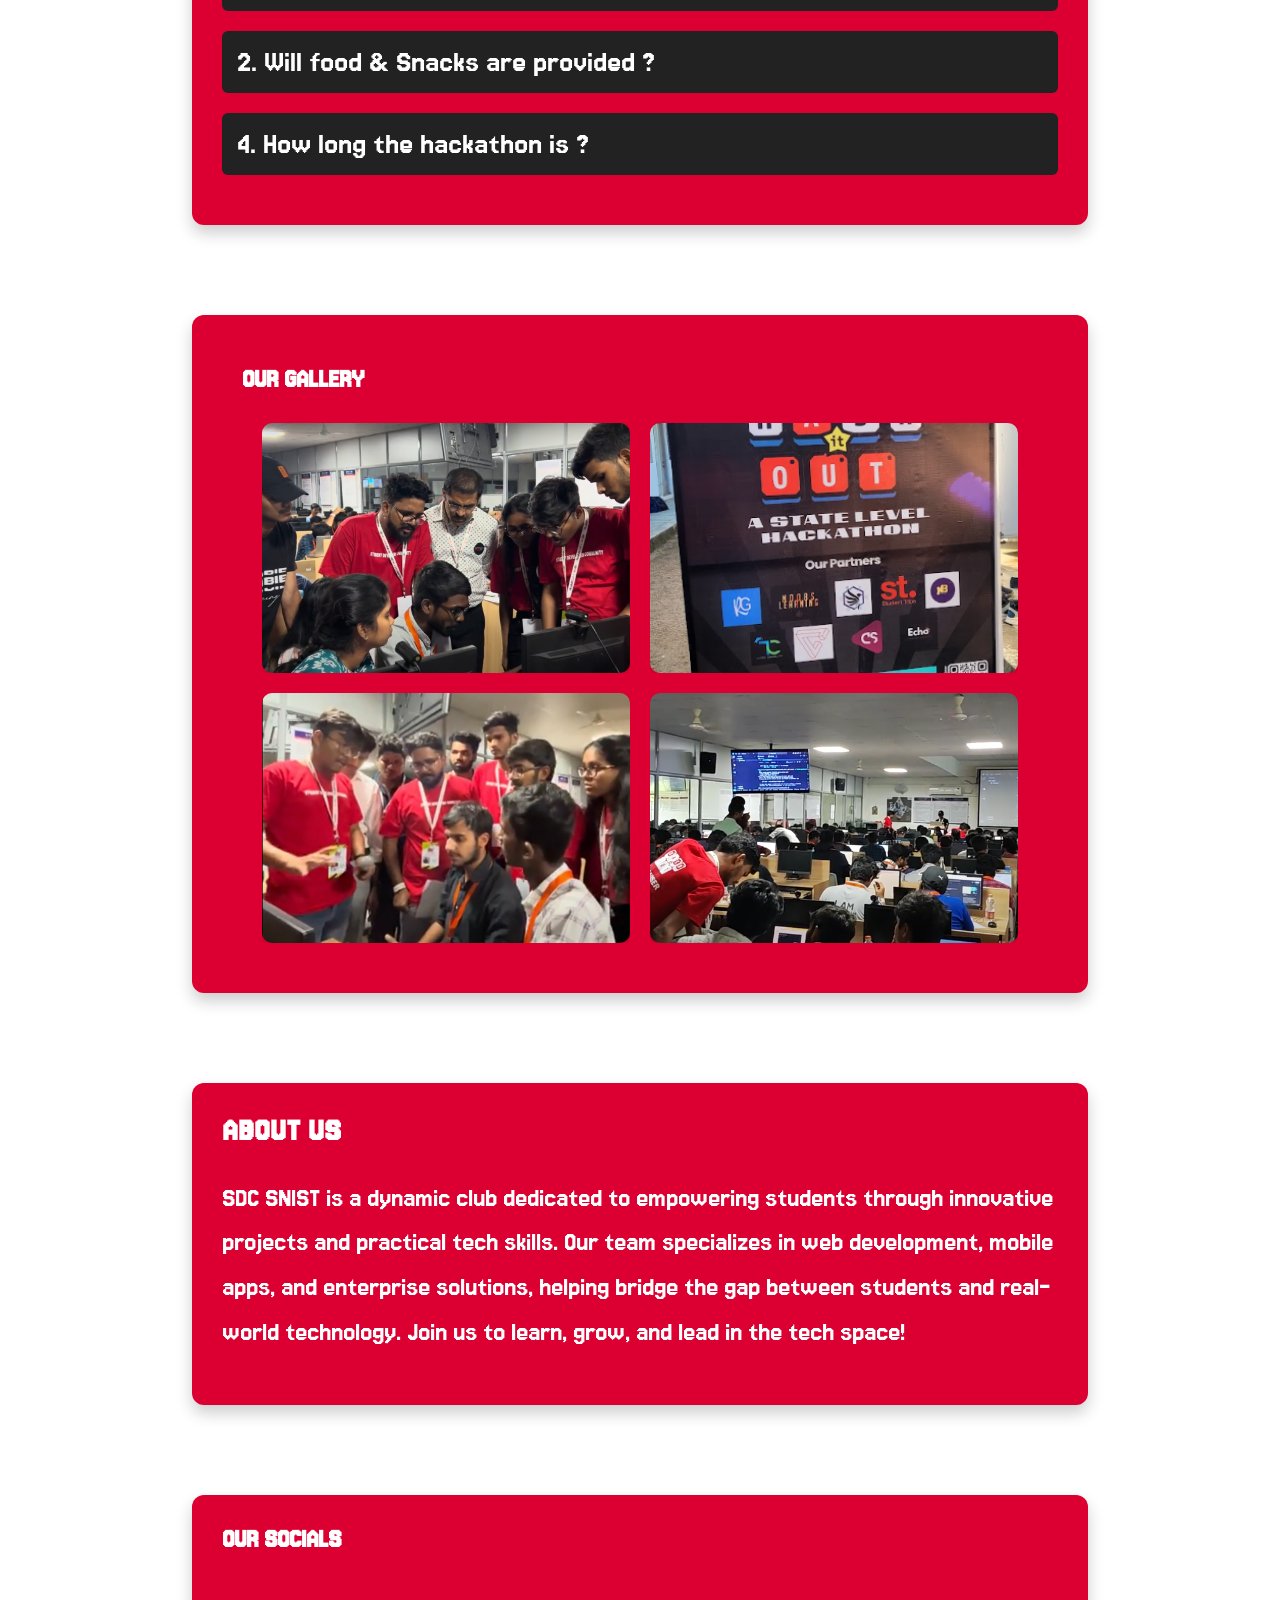
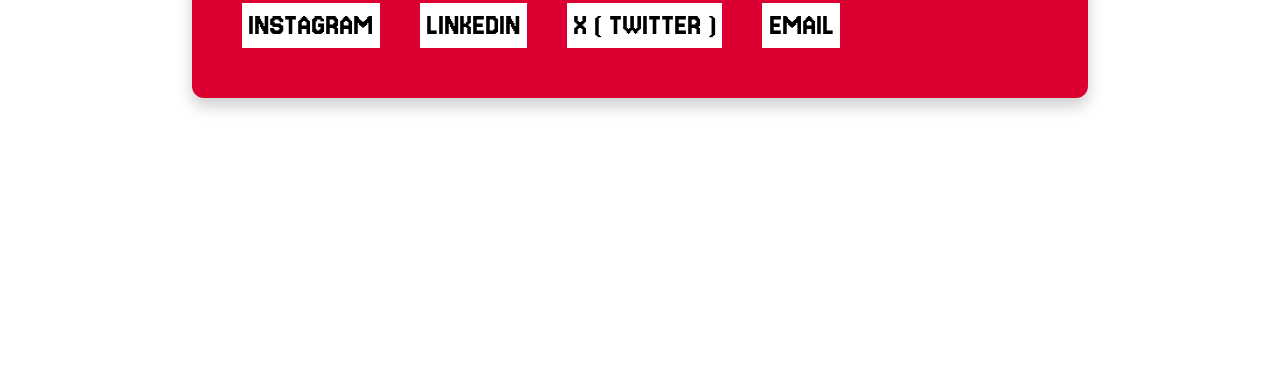
==== commit 9d2d5259: "title changed" ====
--- a/index.html
+++ b/index.html
@@ -55,7 +55,7 @@
 
     <main id="home">
       <div class="main-context">
-        <h1 class="name">STUDENTS DEVELOPERS COMMUNITY</h1>
+        <h1 class="name">STUDENT DEVELOPERS COMMUNITY</h1>
         <h3 class="sub">PRESENTS</h3>
         <div class="img-logo">
           <img
--- a/style.css
+++ b/style.css
@@ -661,20 +661,19 @@
   transform: scale(1.35);
 }
 .center {
-  margin-top: 180px;
+  margin-top: 100px;
 }
 .register {
   width: 100%;
   display: flex;
   align-items: center;
   justify-content: center;
-  margin-top: -180px;
 }
 .register a {
   background-color: #da0035;
 }
 .luma-checkout--button {
-  transform: scale(1.6);
+  transform: scale(1.5);
 }
 .contactus .container {
   padding: 30px;
@@ -708,7 +707,7 @@
   scroll-behavior: smooth;
 }
 .register a {
-  padding: 0.5em;
+  padding: 0.7em;
   border-radius: 2em;
   font-size: 1em;
   text-decoration: none;
@@ -719,7 +718,7 @@
 }
 @media only screen and (max-width: 750px) {
   .register a {
-    padding: 0.3em;
+    padding: 0.5em;
   }
   .navbar {
     margin-top: -1.5rem;
@@ -791,5 +790,8 @@
   }
 }
 .register {
-  margin-top: 1em;
-}
+  margin-top: 3em;
+}
+.center {
+  margin-top: 180px;
+}
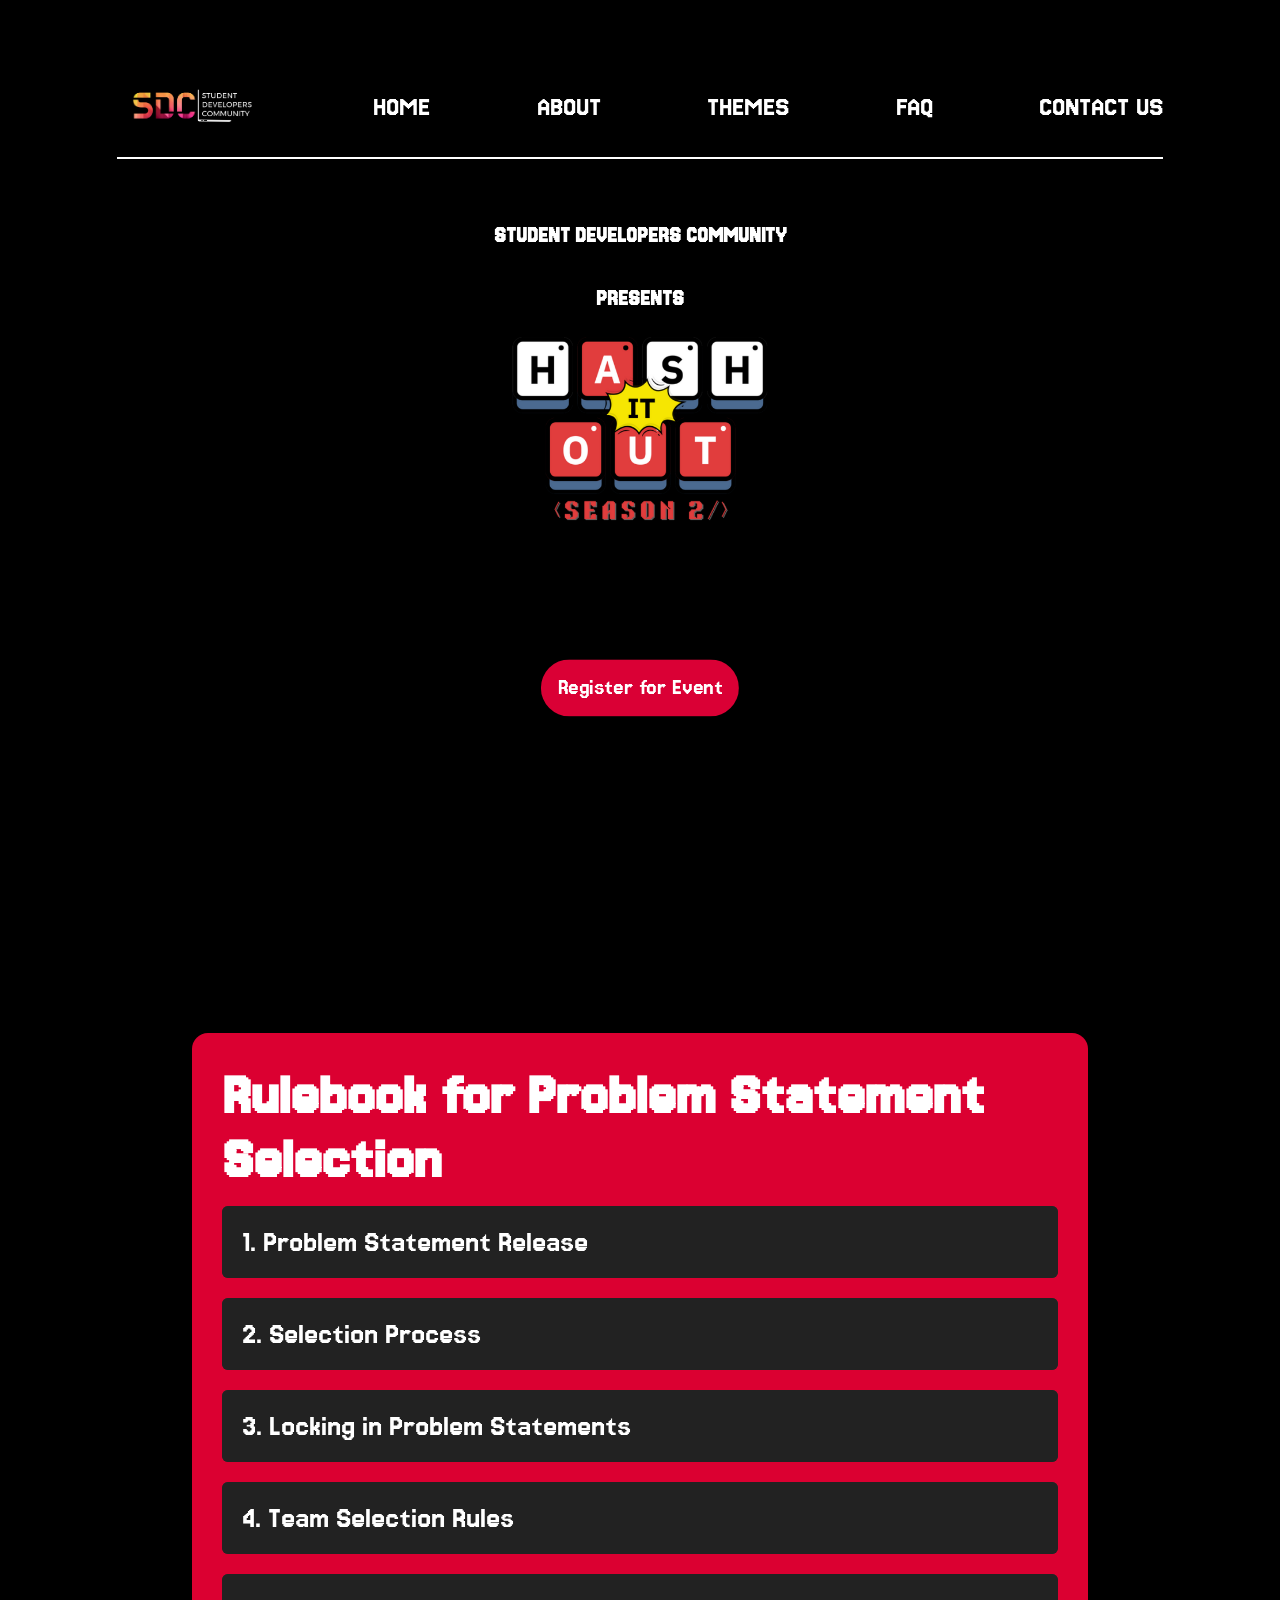
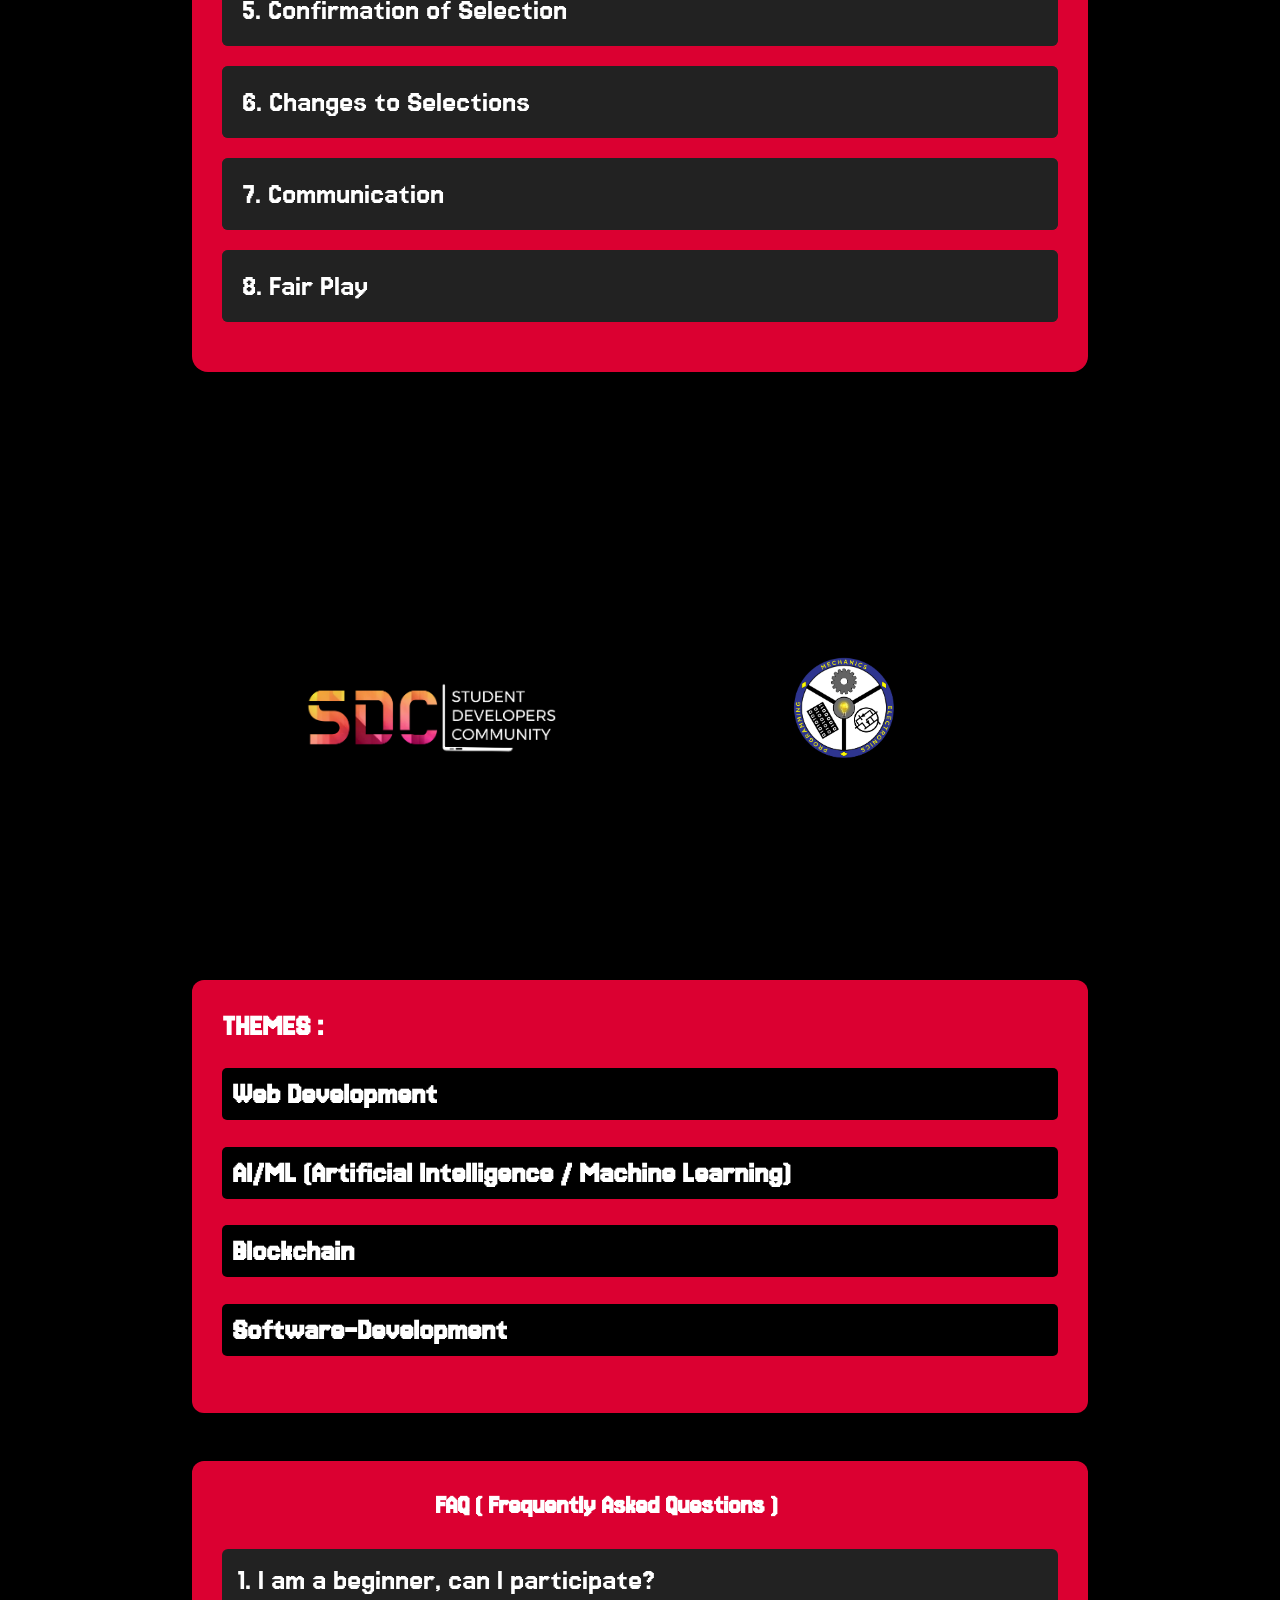
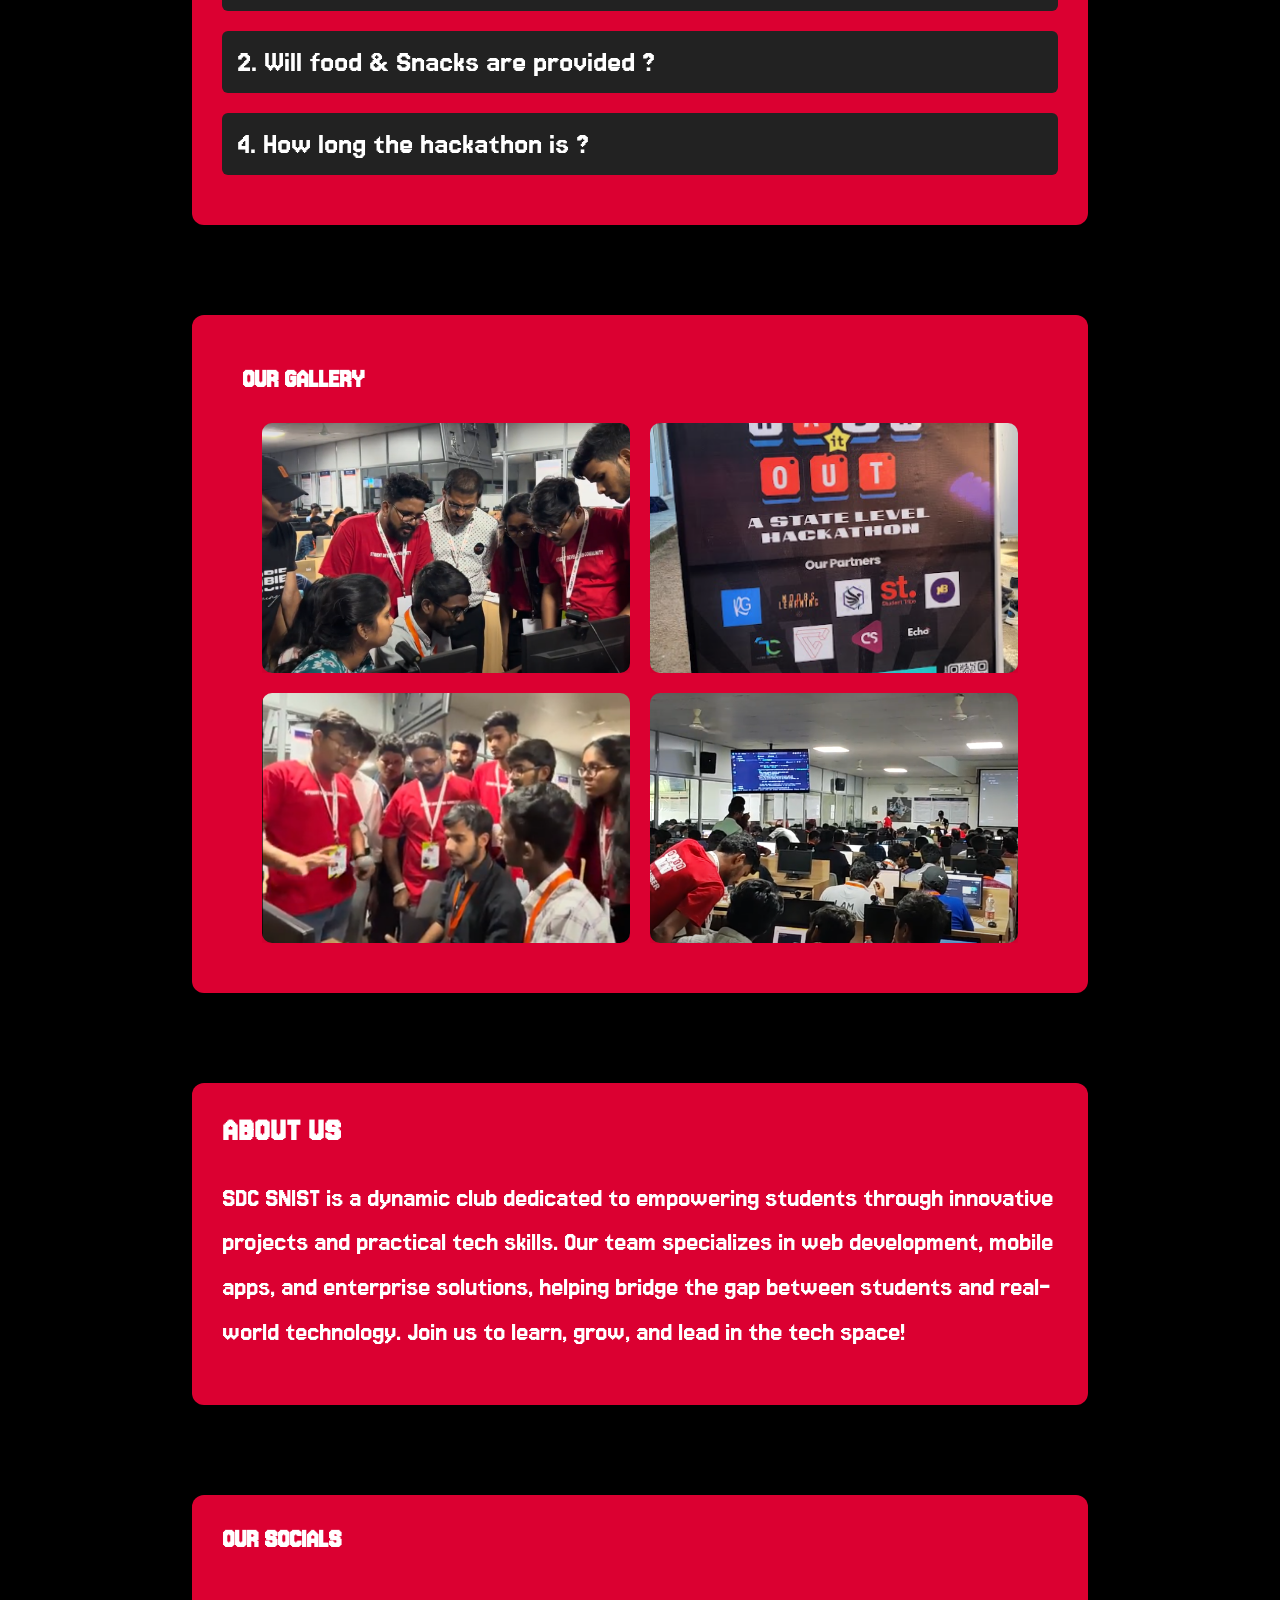
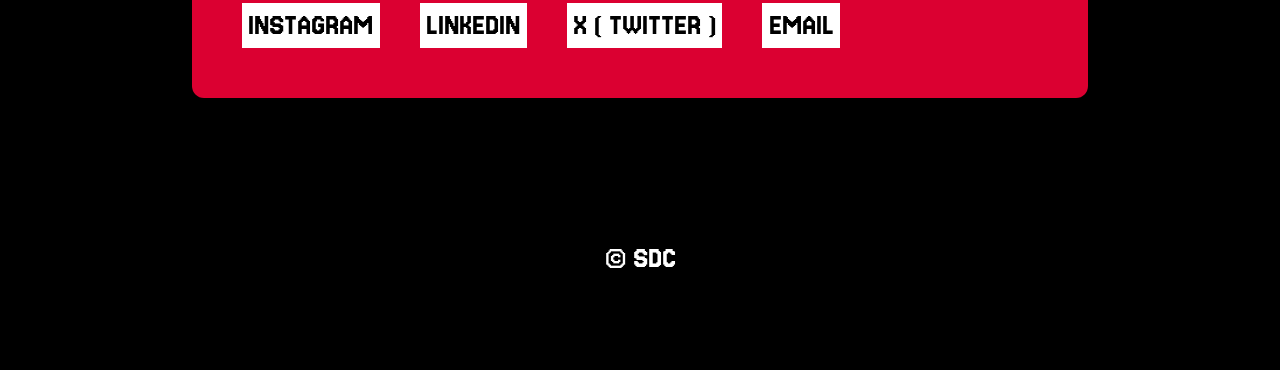
==== commit ad59fc09: "removed logo" ====
--- a/index.html
+++ b/index.html
@@ -227,7 +227,6 @@
     <div class="containe-logos">
       <div class="oimg">
         <img src="./imgs/sdc_black.png" alt="" />
-        <img src="RV'24_FONT_W_BDS[1] copy.png" alt="" srcset="" class="chh" />
         <img src="New TRC Logo 2022 Black copy.png" alt="" class="chh2" />
       </div>
     </div>
--- a/style.css
+++ b/style.css
@@ -795,3 +795,6 @@
 .center {
   margin-top: 180px;
 }
+html {
+  background-color: black;
+}
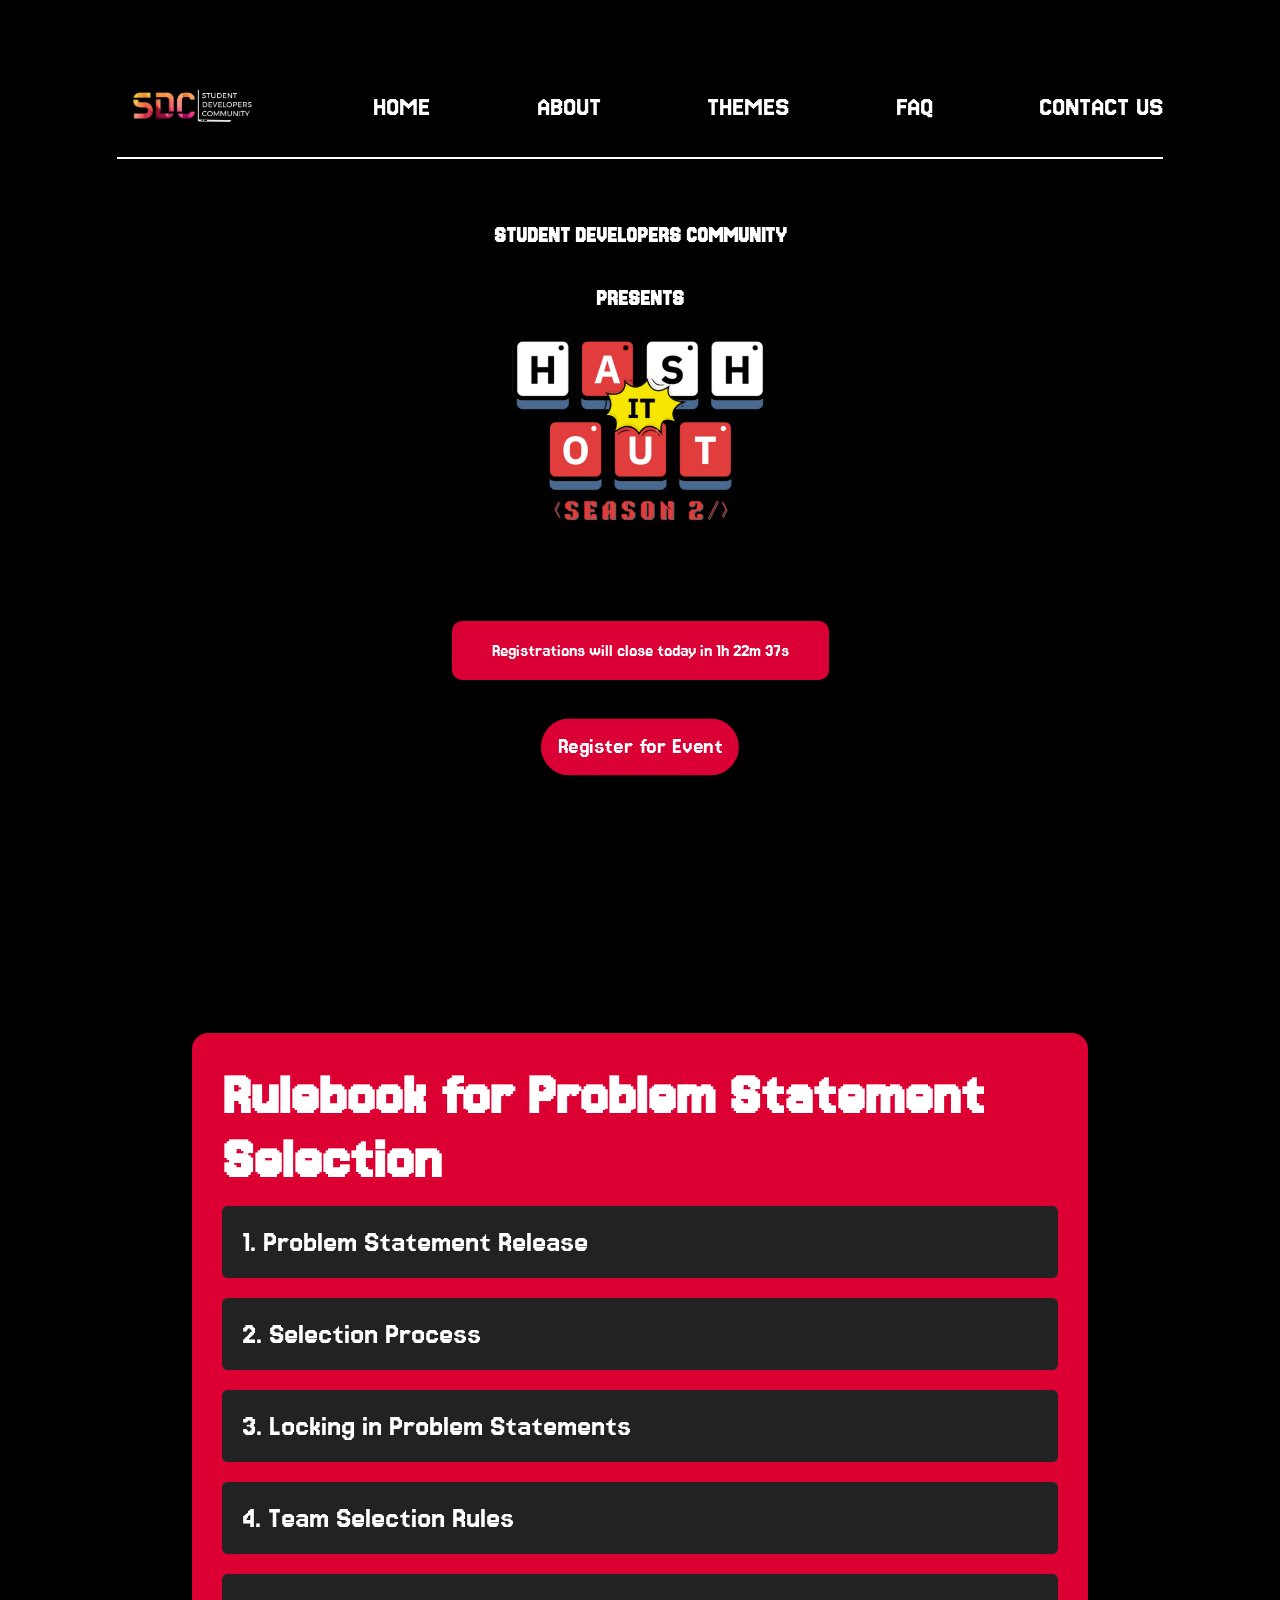
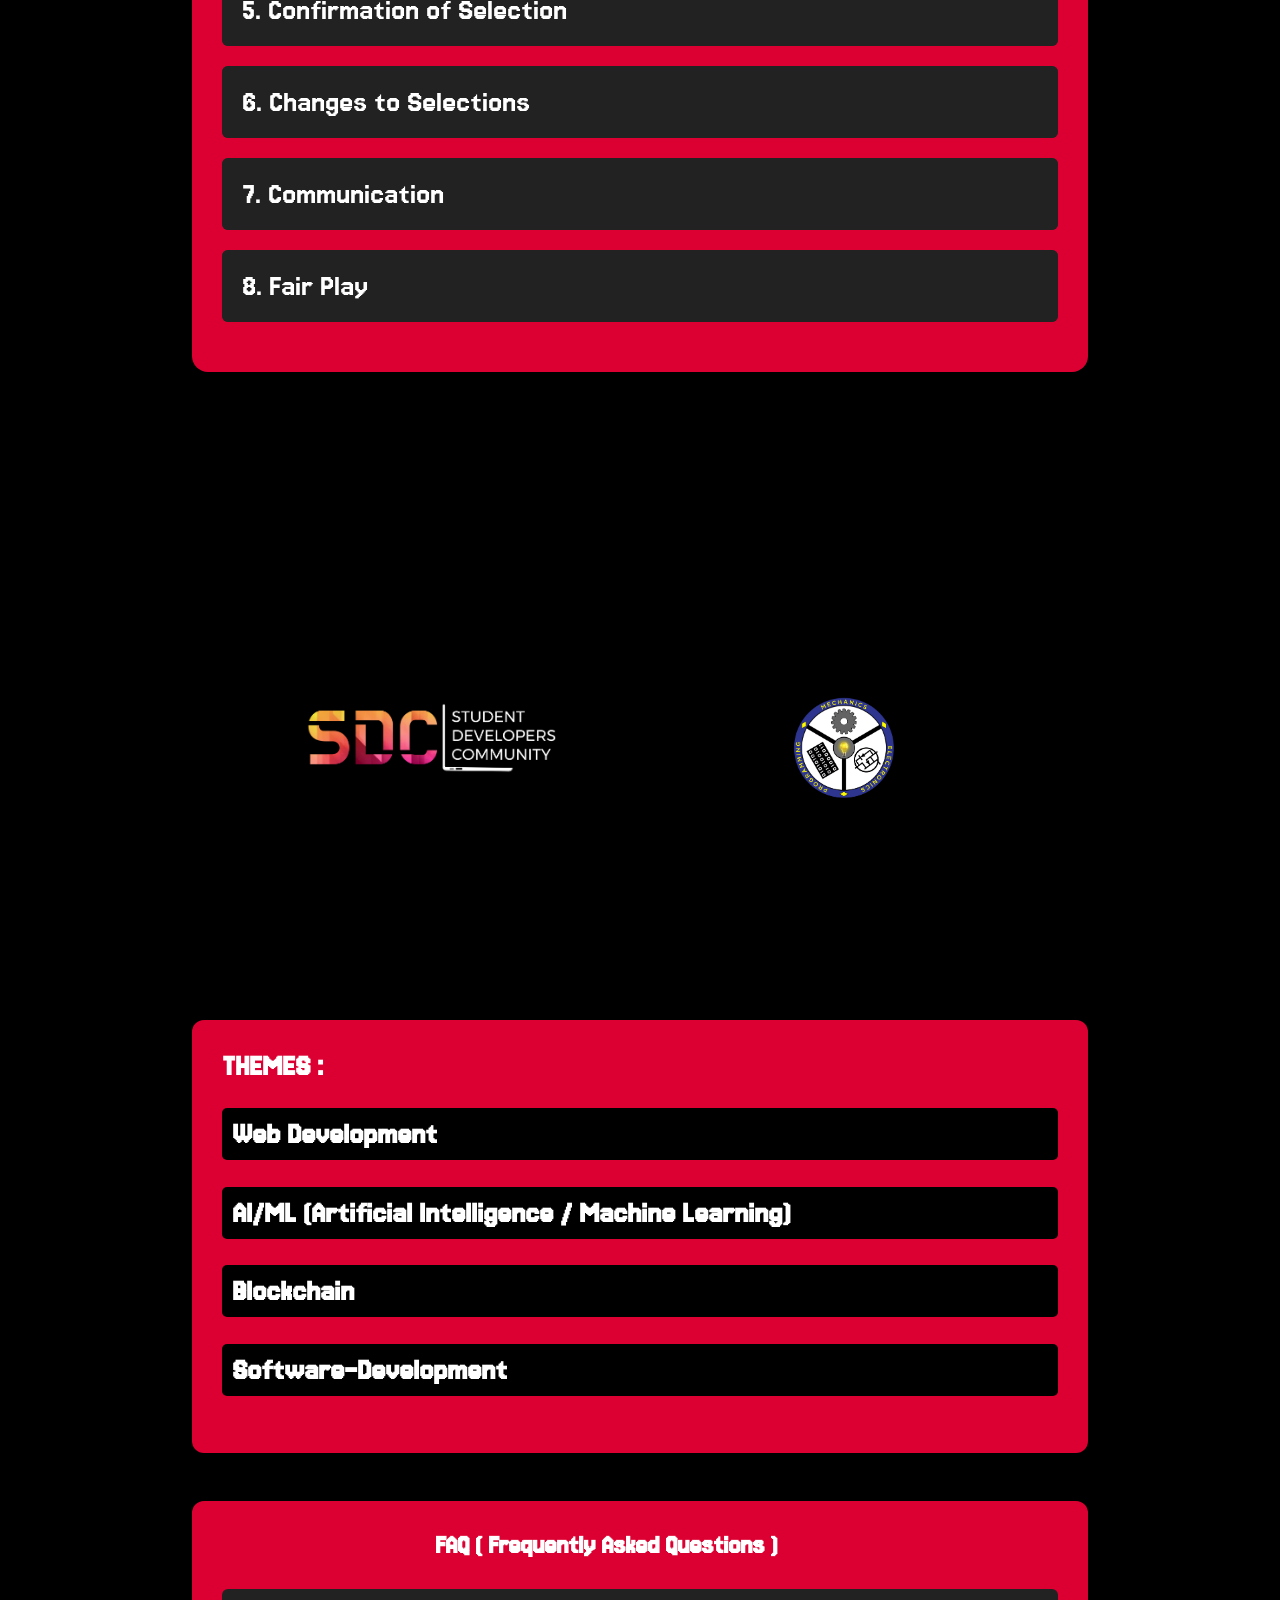
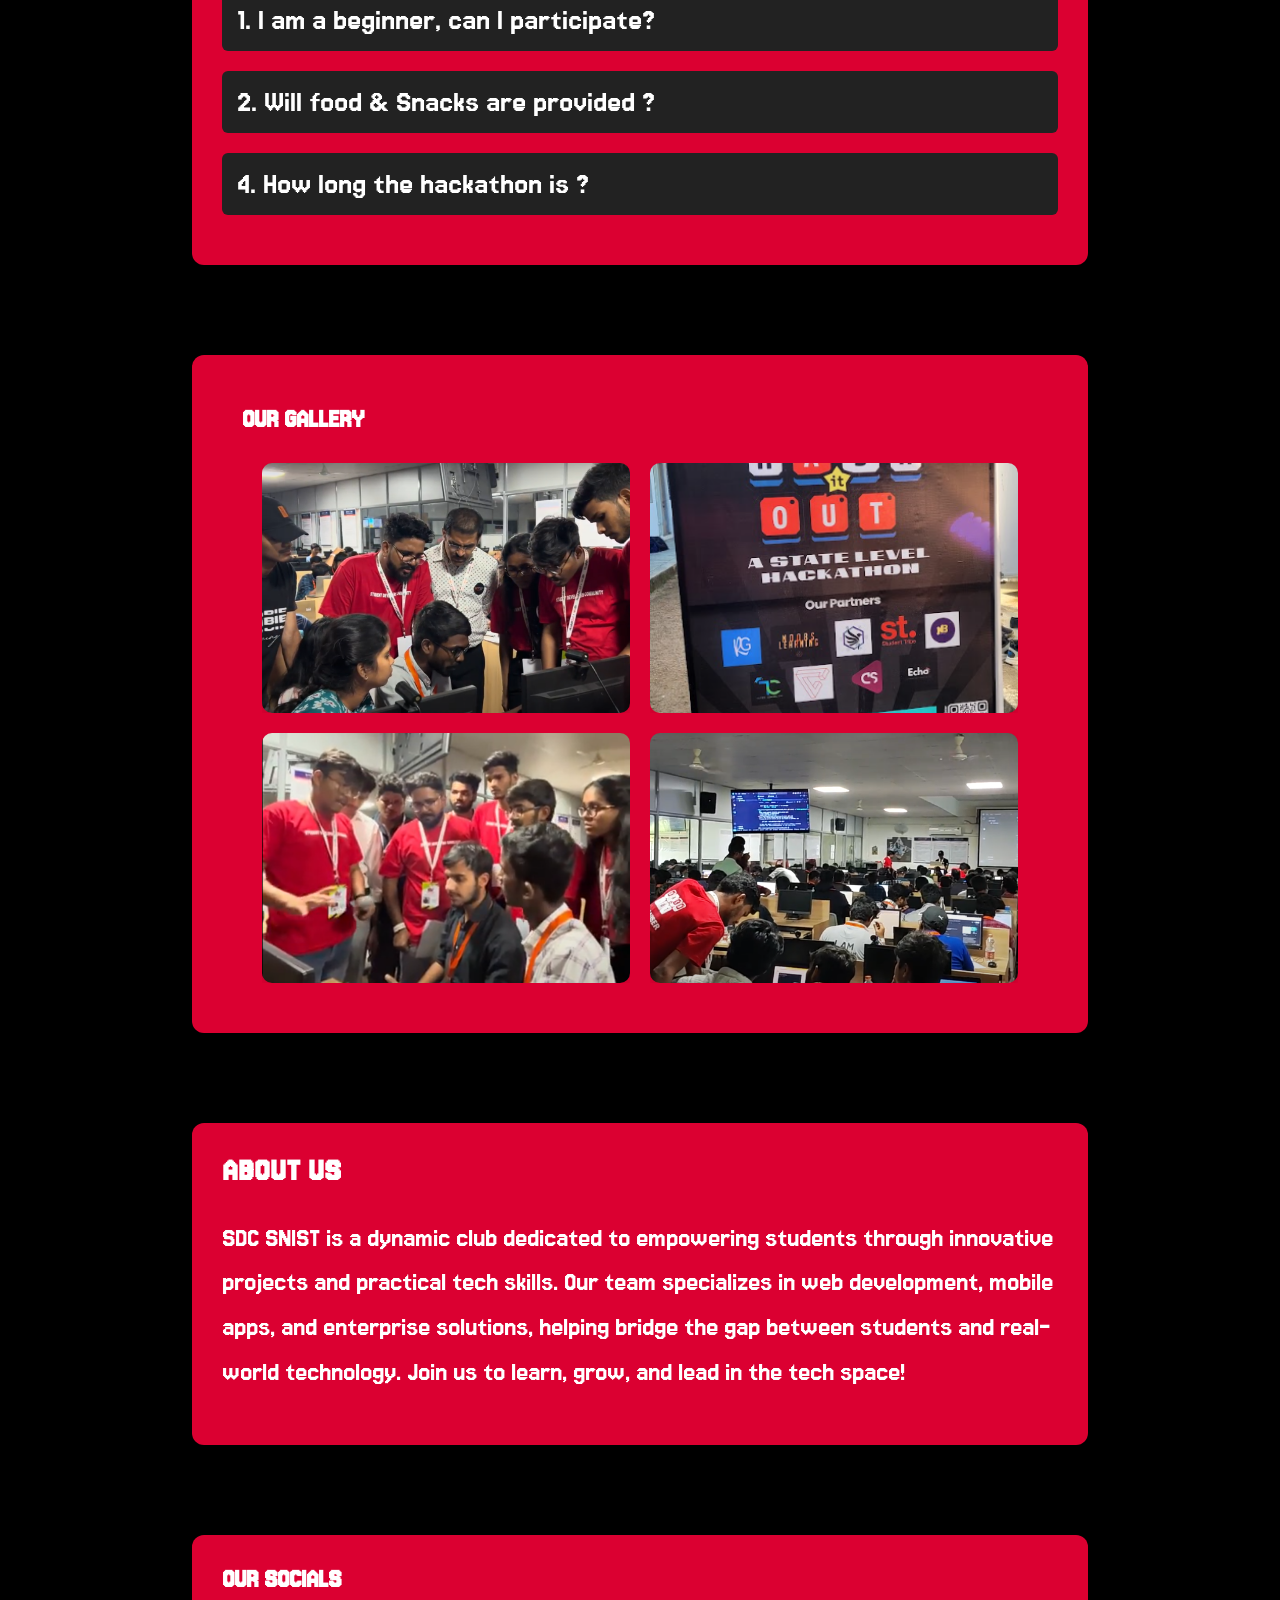
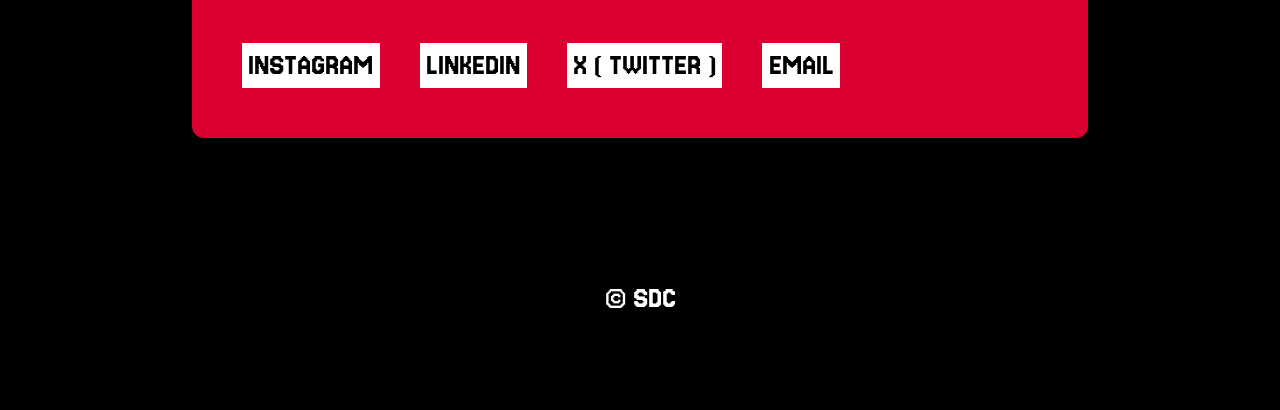
==== commit b561e6b6: "added the countdown" ====
--- a/index.html
+++ b/index.html
@@ -64,6 +64,11 @@
             class="imghash"
           />
         </div>
+        <div class="registration-alert">
+          <button id="countdown-button" style="font-size: larger; border-radius: 10px; background-color: #da0035; color: white; padding: 20px 40px; border: none; cursor: pointer;">
+            Registrations will close today in <span id="countdown-timer"></span>
+          </button>
+        </div>
         <div class="register">
           <a href="https://lu.ma/cujdh6k0" class="luma-checkout--button">
             Register for Event
--- a/style.css
+++ b/style.css
@@ -772,7 +772,7 @@
 }
 .chh2 {
   transform: scale(0.6);
-  margin-top: 30px;
+  margin-top: 70px;
 }
 @media only screen and (max-width: 650px) {
   .oimg img {
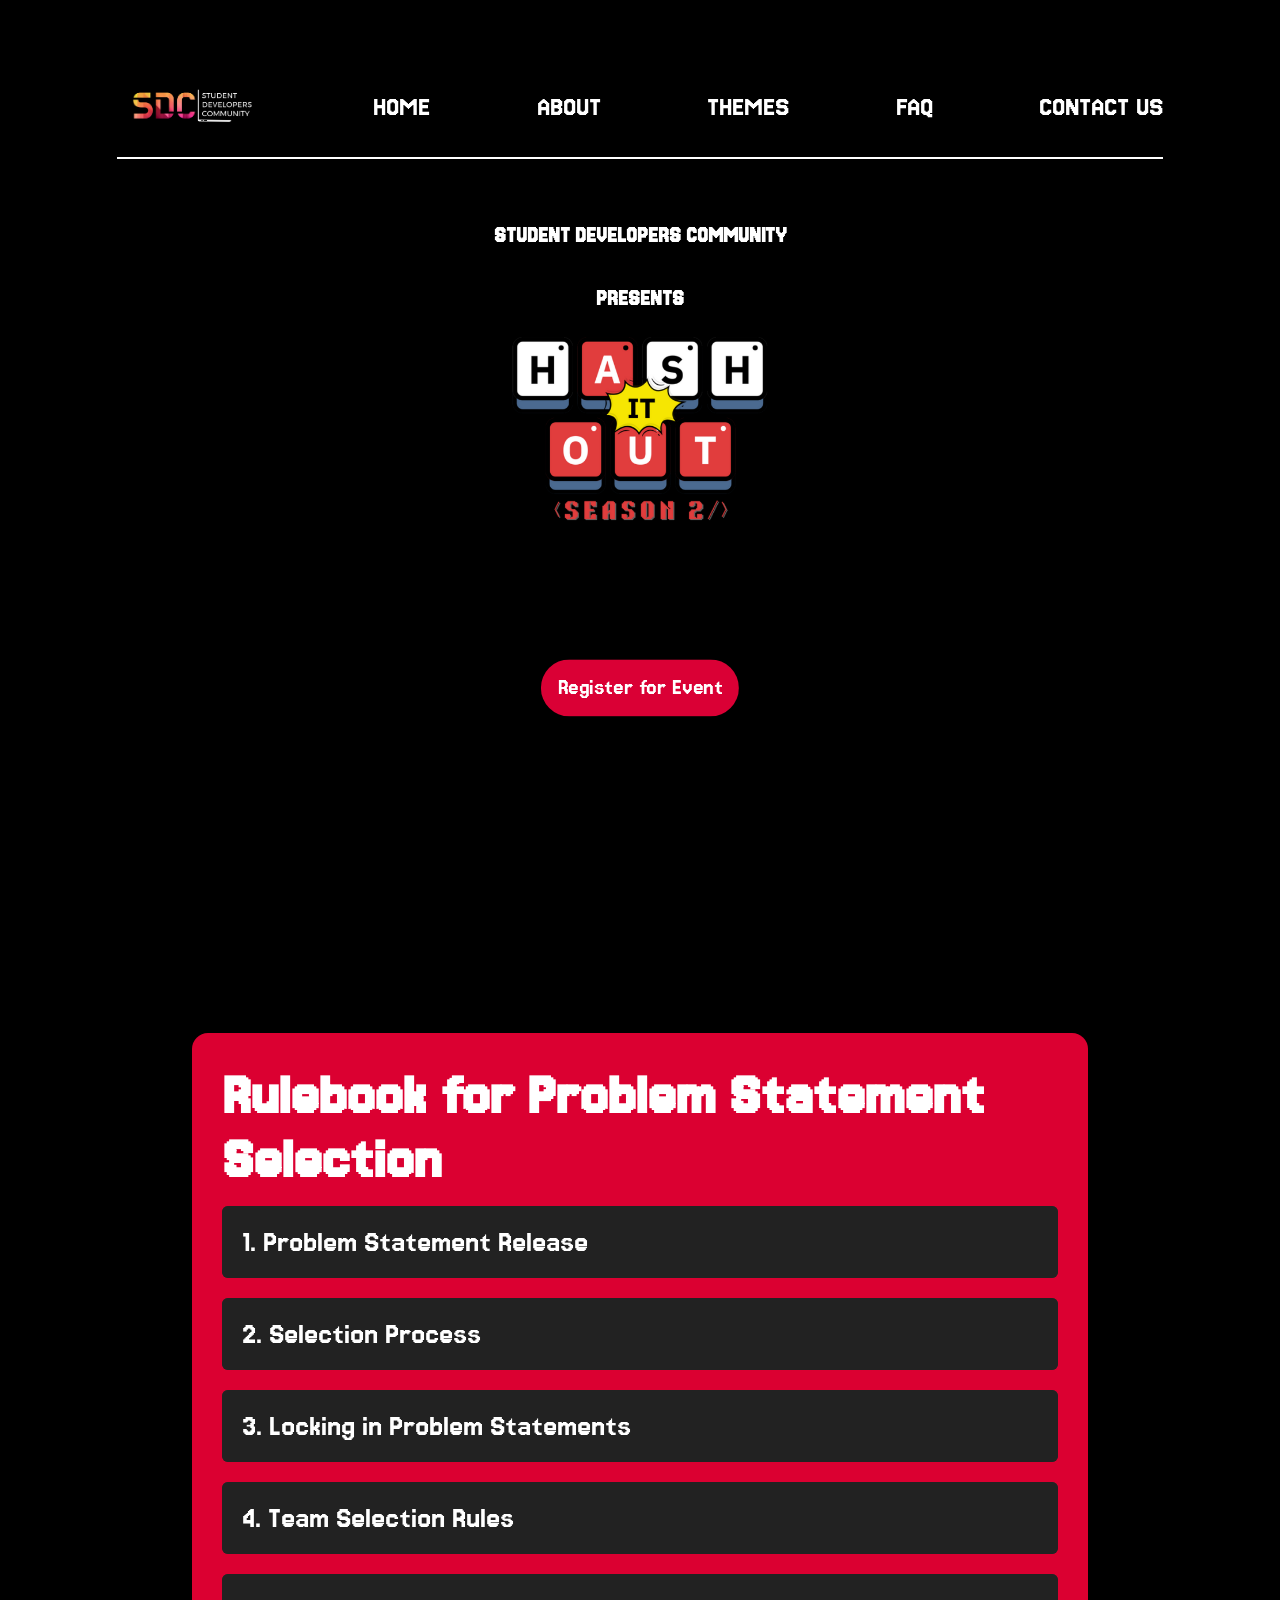
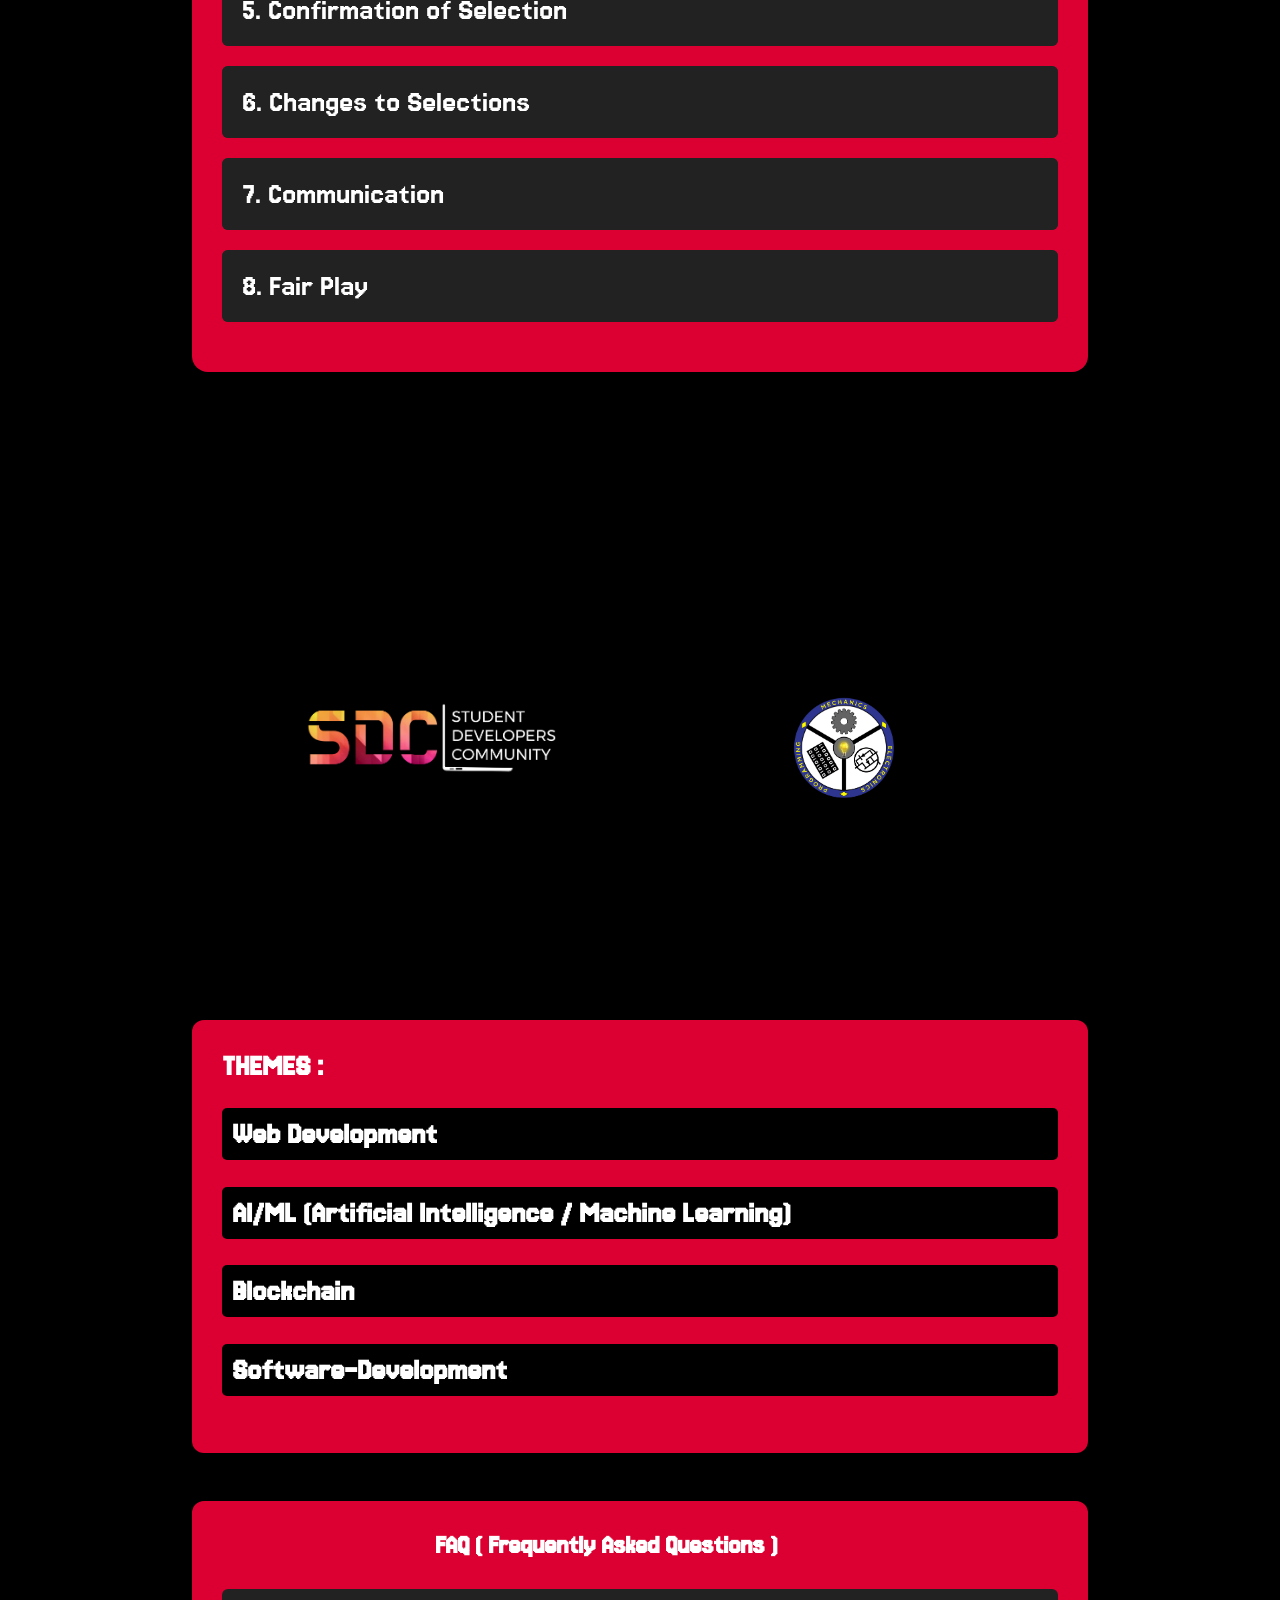
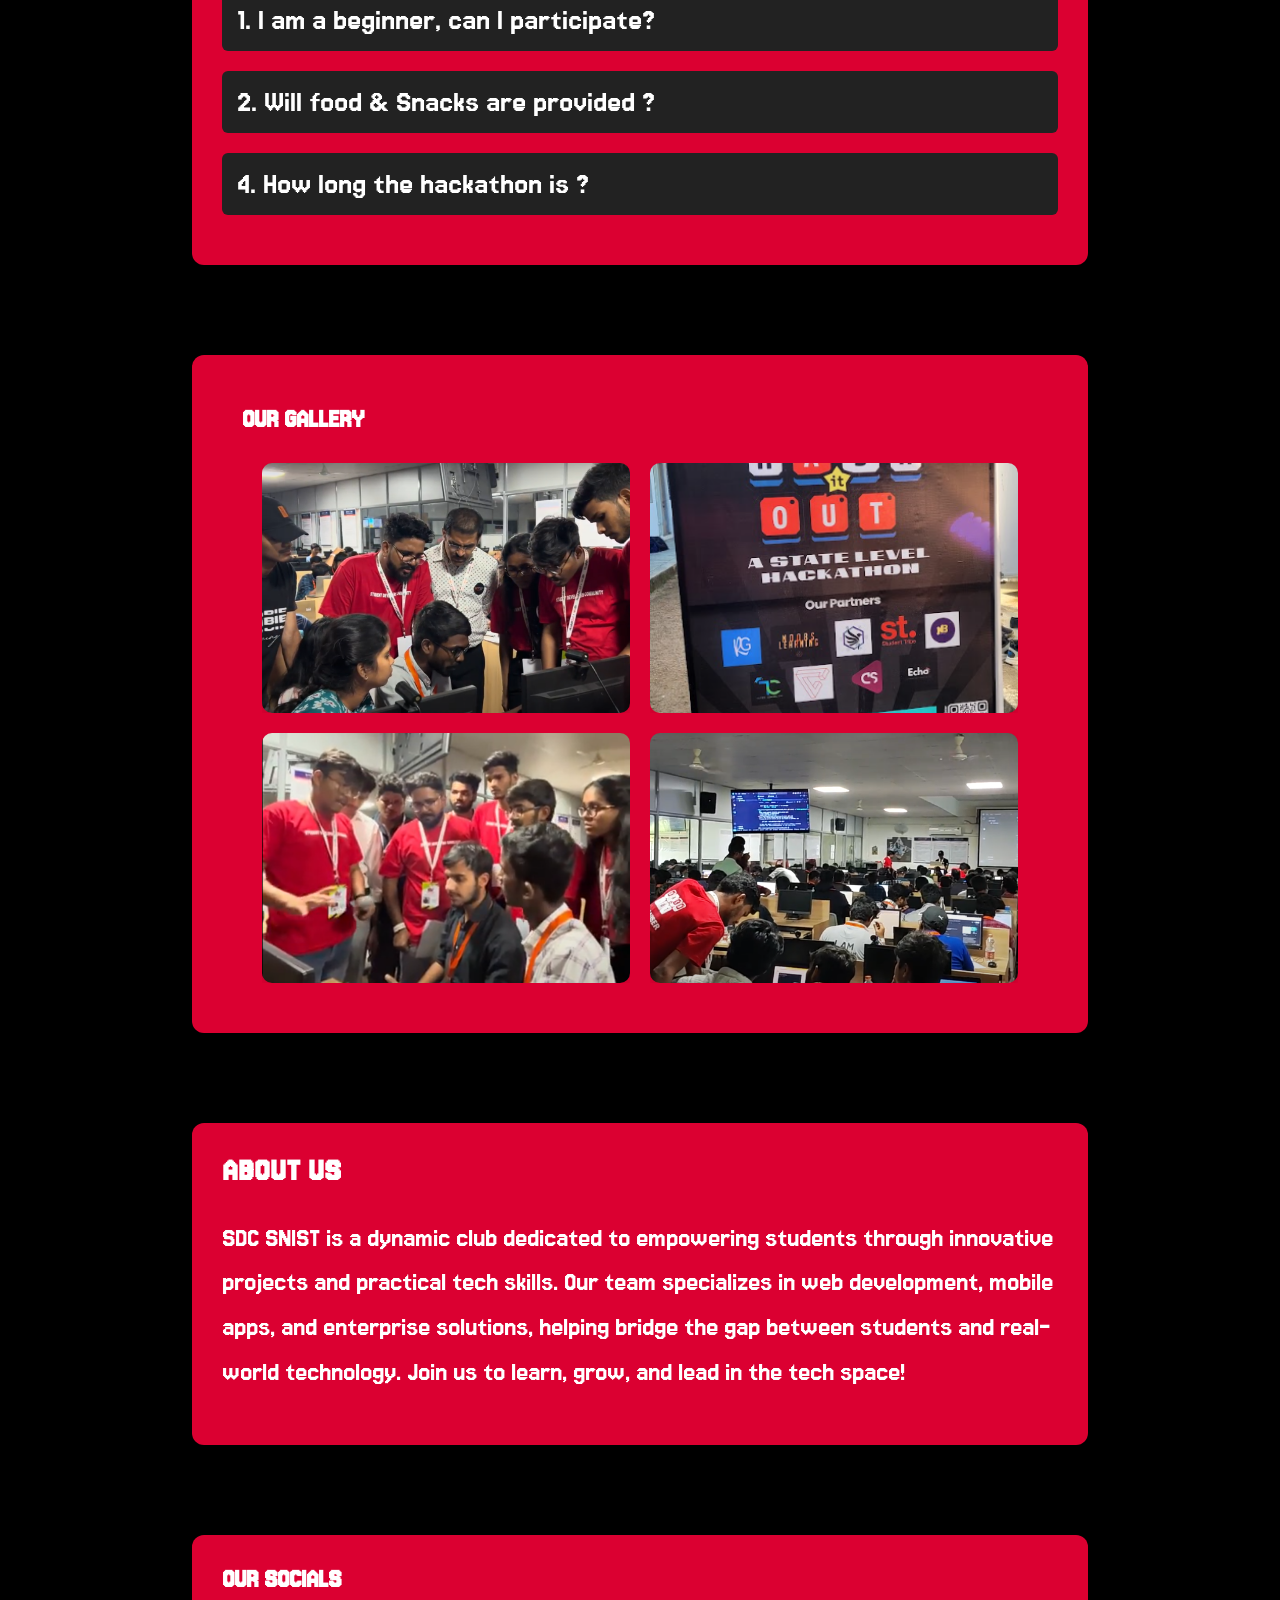
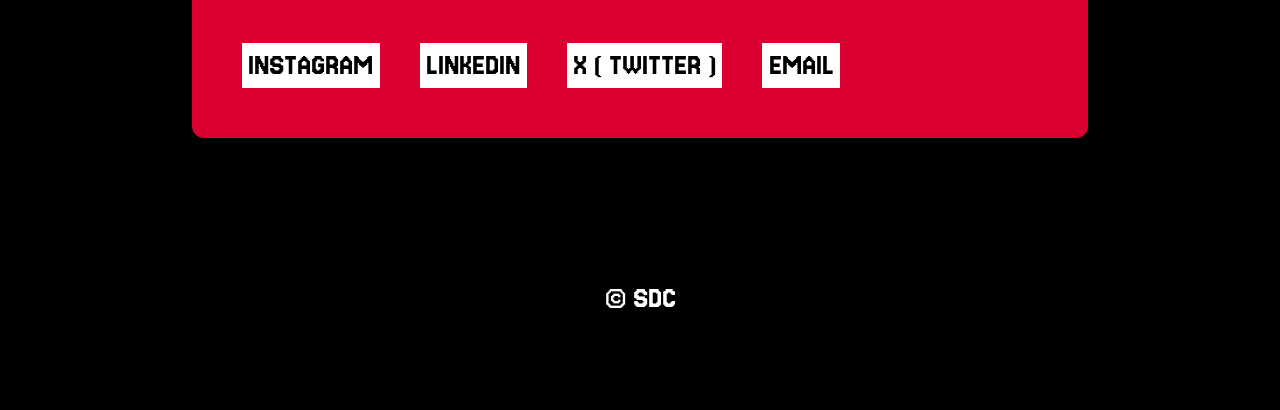
==== commit 0a85ca5f: "removed alert removed alert" ====
--- a/index.html
+++ b/index.html
@@ -64,11 +64,6 @@
             class="imghash"
           />
         </div>
-        <div class="registration-alert">
-          <button id="countdown-button" style="font-size: larger; border-radius: 10px; background-color: #da0035; color: white; padding: 20px 40px; border: none; cursor: pointer;">
-            Registrations will close today in <span id="countdown-timer"></span>
-          </button>
-        </div>
         <div class="register">
           <a href="https://lu.ma/cujdh6k0" class="luma-checkout--button">
             Register for Event
